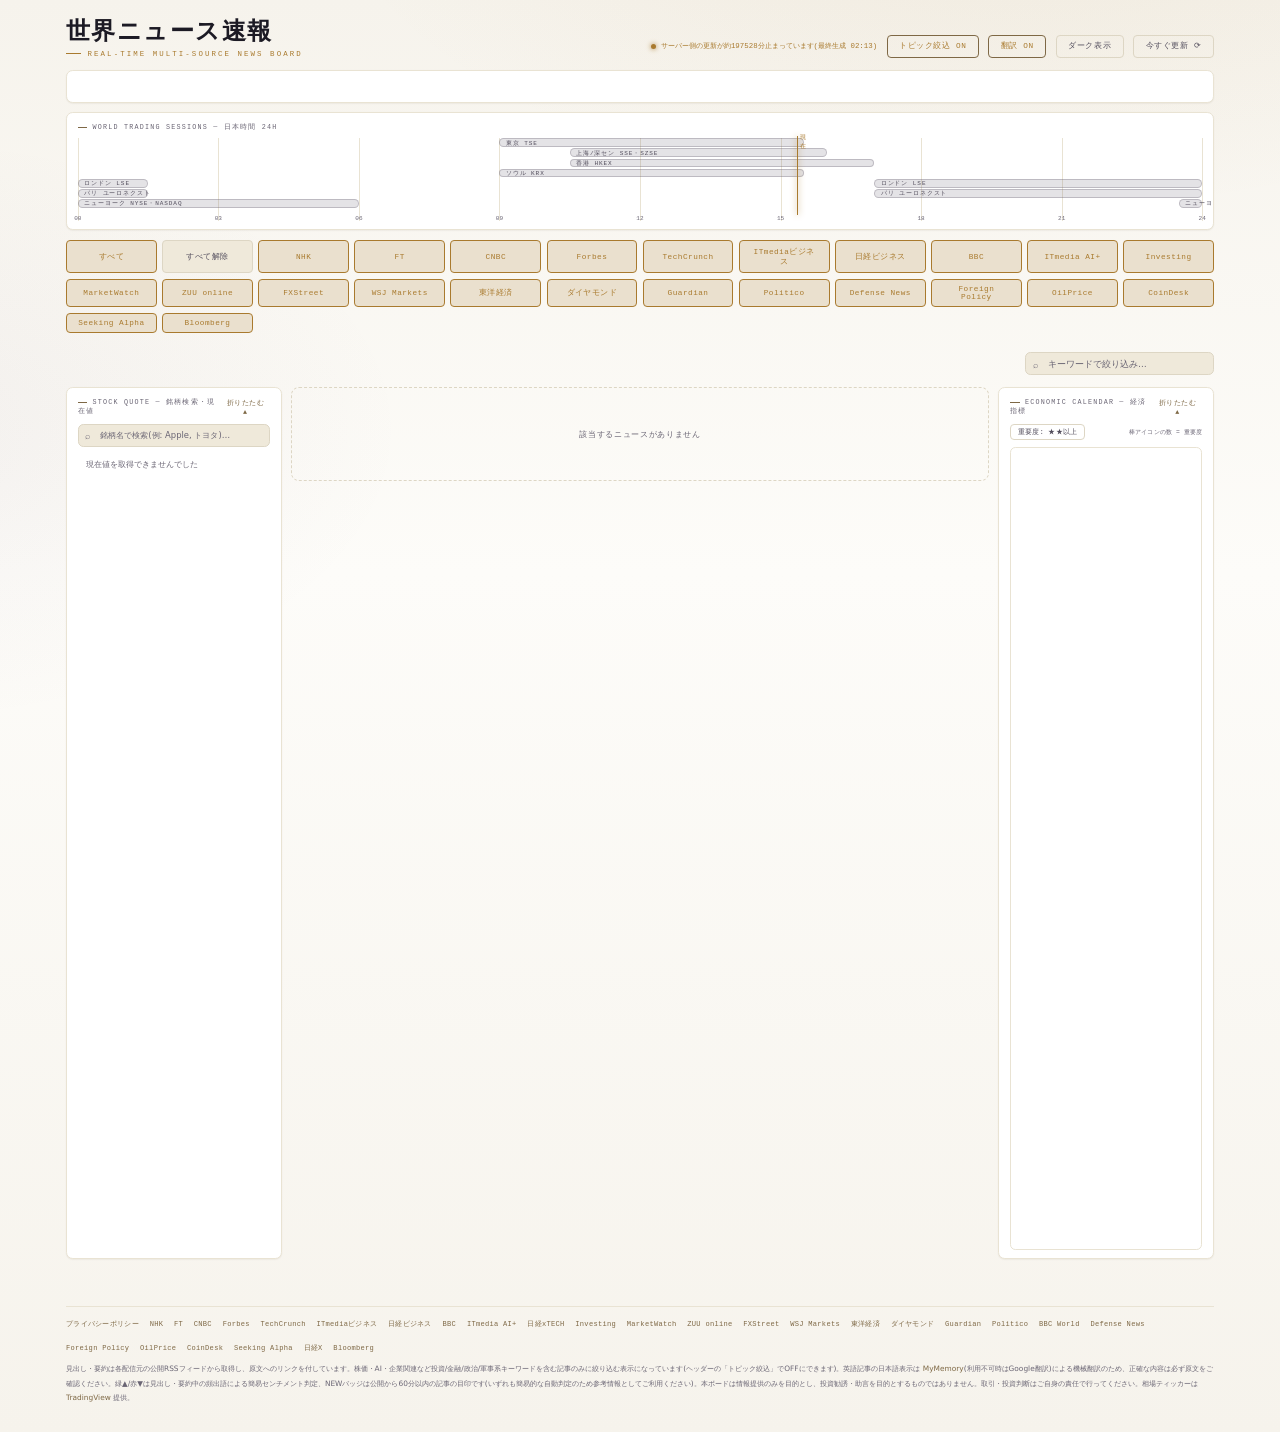
==== index.html @ af514b9b "Bloombergソースを復元 前回の削除(グレーな取得方法を理由)を再検討した結果、Bloombergを 残す方針に変更。sources.jsonへエントリを戻しsources.jsを再生成、 RE" ====
<!--
  世界ニュース速報 — リアルタイム経済ニュースボード(ビルド不要の単一ページアプリ)
  RSSの実取得はGitHub Actions(scripts/fetch_news.py)が1分おきに行い、news.jsonを静的コミットする。
  ブラウザ側はそのnews.jsonをfetchして表示するだけ。
  <script src>の読み込み順は「データ → ユーティリティ → 各機能 → 描画」の依存順。変更しないこと。
    style.css               画面デザイン(ダーク/ライト対応)
    scale.js                 #scaleWrap(全コンテンツ)をウィンドウ幅に合わせて拡大縮小し、
                              画面サイズに関わらず同じ見た目(比率)にする。他のどのスクリプトより
                              先に読み込み、ページ描画とほぼ同時に縮小を適用してチラつきを抑える
    sources.js              データ: 配信元一覧(自動生成。編集はsources.jsonへ)
    topic-keywords.js       データ: トピック絞り込み用の単語リスト
    sentiment-keywords.js   データ: センチメント判定用の単語リスト
    market-sessions.js      データ: 世界の株式市場の開場時間
    utils.js                共通ヘルパー(stripHtml・isSafeUrl・el等)
    theme.js                ダーク/ライト切り替え
    feed.js                 news.jsonの取得・キャッシュ・ステータス表示
    translate.js            英語記事の自動日本語翻訳
    topic-filter.js         トピック絞り込み
    sentiment.js            簡易センチメント判定
    render.js               記事一覧・チップ・フッターリンクの描画
    ticker.js               TradingView相場ティッカー
    sessions.js             世界の取引セッション表示
    calendar.js             TradingView経済指標カレンダー(折りたたみ可)
    watchlist.js             Yahoo Finance株価現在値カード・銘柄検索・ピン留めミニウォッチリスト
                              (記事一覧左サイドバー。折りたたみ可。自前デプロイのCloudflare Worker
                              経由。日本語検索対応・30秒自動更新。TradingViewには依存しない)
    health.js                status.json(scripts/health_check.pyがGitHub Actions側で生成)を
                              読み、株価プロキシ・翻訳APIに異常があればヘッダー下に警告バナーを表示
    theme-init.js            <head>内で同期実行するFOUC防止スニペット(外部化: CSP script-src対応)
    main.js                  イベント登録・自動更新・SW登録・起動処理(外部化: CSP script-src対応)
  PWA関連: manifest.webmanifest(ホーム画面追加) / sw.js(オフライン表示) / icons/(アイコン)

  CSP(下記meta)の要点:
    script-src 'self'に外部インラインscriptを一切許可していない(main.js/theme-init.jsの
    外部化はこのため)。style-src だけ 'unsafe-inline' を許可しているのは、TradingView
    ウィジェットが自身のスクリプトから<style>を動的注入する仕様のため回避不可
    (script-srcには'unsafe-inline'を含めていないので、XSS対策上の実効性は保たれる)。
    frame-srcにtradingview.com/tradingview-widget.comの2ドメインを許可しているのは、
    ウィジェットのiframeがこの2つを使い分けているため(実際にCSP違反ゼロになるまで検証済み)。
    script-src末尾の'sha256-...'は、head内のJSON-LD構造化データ(<script type="application/ld+json">)
    1個だけをsha256ハッシュで個別許可するもの('unsafe-inline'は使わない)。JSON-LDの中身を
    1文字でも変更したらこのハッシュは再計算が必要(ズレるとCSP違反でJSON-LDがブロックされ、
    構造化データが読めなくなるだけでページ動作自体は壊れない)。改行を含めるとgit側の
    core.autocrlf(CRLF⇔LF変換)でハッシュがズレる恐れがあるため、あえて1行のJSONにしてある。
    Referrer-PolicyとX-Content-Type-Options/X-Frame-Options/HSTS等については README の
    「セキュリティヘッダーについて」を参照(meta http-equivで設定可能なのはCSPとReferrer-Policyのみ)。
    connect-srcのhttps://*.workers.devは、watchlist.js(株価現在値カード)がYahoo Financeへ
    アクセスするために自前デプロイするCloudflare Workerプロキシ用。デプロイ先URLは利用者ごとに
    異なる(<任意の名前>.<Cloudflareアカウント固有のサブドメイン>.workers.dev)ため、
    個別のURLではなくworkers.dev全体をワイルドカードで許可している(詳細はREADME参照)。
-->
<!DOCTYPE html>
<html lang="ja">
<head>
<meta charset="UTF-8">
<meta name="viewport" content="width=device-width, initial-scale=1.0">
<title>世界ニュース速報 — リアルタイム経済ニュースボード</title>
<meta http-equiv="Content-Security-Policy" content="default-src 'none'; script-src 'self' https://s3.tradingview.com 'sha256-yr95MwySUb4ICjHf0STNoRvzfArzm+2xaO2D0ozR1p0='; style-src 'self' https://fonts.googleapis.com 'unsafe-inline'; font-src https://fonts.gstatic.com; img-src 'self'; connect-src 'self' https://api.mymemory.translated.net https://translate.googleapis.com https://*.workers.dev; frame-src https://*.tradingview.com https://*.tradingview-widget.com; manifest-src 'self'; base-uri 'self'; form-action 'self'; object-src 'none'; upgrade-insecure-requests;">
<meta http-equiv="Referrer-Policy" content="strict-origin-when-cross-origin">
<meta name="robots" content="index, follow">
<meta name="description" content="NHK・Financial Times・Bloomberg・ITmediaなど約34の投資/金融専門ソースを集約表示するリアルタイム経済ニュースボード。株価・為替・AI・企業関連ニュースを自動翻訳・トピック絞込・簡易センチメント判定つきで表示します。">
<link rel="canonical" href="https://r59538904-art.github.io/realtime-news-board/">
<meta property="og:type" content="website">
<meta property="og:site_name" content="世界ニュース速報">
<meta property="og:locale" content="ja_JP">
<meta property="og:title" content="世界ニュース速報 — リアルタイム経済ニュースボード">
<meta property="og:description" content="約34の投資/金融専門ソースを集約表示するリアルタイム経済ニュースボード。">
<meta property="og:url" content="https://r59538904-art.github.io/realtime-news-board/">
<meta property="og:image" content="https://r59538904-art.github.io/realtime-news-board/icons/icon-512.png">
<meta property="og:image:type" content="image/png">
<meta property="og:image:width" content="512">
<meta property="og:image:height" content="512">
<meta property="og:image:alt" content="世界ニュース速報のアプリアイコン">
<meta name="twitter:card" content="summary">
<meta name="twitter:title" content="世界ニュース速報 — リアルタイム経済ニュースボード">
<meta name="twitter:description" content="約34の投資/金融専門ソースを集約表示するリアルタイム経済ニュースボード。">
<meta name="twitter:image" content="https://r59538904-art.github.io/realtime-news-board/icons/icon-512.png">
<script src="theme-init.js?v=2"></script>
<link rel="preconnect" href="https://fonts.googleapis.com">
<link rel="preconnect" href="https://fonts.gstatic.com" crossorigin>
<link href="https://fonts.googleapis.com/css2?family=Shippori+Mincho:wght@500;700&family=IBM+Plex+Sans+JP:wght@400;500;700&family=IBM+Plex+Mono:wght@400;500;600&display=swap" rel="stylesheet">
<link rel="stylesheet" href="style.css?v=53">
<link rel="manifest" href="manifest.webmanifest">
<link rel="icon" href="icons/icon-192.png" type="image/png">
<link rel="apple-touch-icon" href="icons/apple-touch-icon.png">
<meta name="theme-color" content="#0a0d18" id="themeColorMeta">
<script type="application/ld+json">{"@context":"https://schema.org","@type":"WebSite","name":"世界ニュース速報 — リアルタイム経済ニュースボード","alternateName":"世界ニュース速報","url":"https://r59538904-art.github.io/realtime-news-board/","description":"NHK・Financial Times・Bloomberg・ITmediaなど約34の投資/金融専門ソースを集約表示するリアルタイム経済ニュースボード。株価・為替・AI・企業関連ニュースを自動翻訳・トピック絞込・簡易センチメント判定つきで表示します。","inLanguage":"ja","publisher":{"@type":"Organization","name":"世界ニュース速報","url":"https://r59538904-art.github.io/realtime-news-board/"}}</script>
</head>
<body>

<a class="skip-link" href="#grid">ニュース一覧へスキップ</a>

<div id="scaleWrap">
<header>
  <div class="masthead">
    <h1>世界ニュース速報<span class="sub">REAL-TIME MULTI-SOURCE NEWS BOARD</span></h1>
    <div class="statusbar" id="statusbar">
      <span class="status-info">
        <span class="dot" aria-hidden="true"></span>
        <span id="statusText" role="status" aria-live="polite">読み込み中…</span>
      </span>
      <div class="status-actions">
        <button id="topicBtn" title="株価・AI・企業など金融/ビジネス関連キーワードを含む記事だけに絞り込みます" aria-pressed="true">トピック絞込 ON</button>
        <button id="trBtn" title="英語記事の見出し・要約を日本語へ自動翻訳します" aria-pressed="true">翻訳 ON</button>
        <button id="themeBtn" title="ダークモードとライトモードを切り替えます">ライト表示</button>
        <button id="refreshBtn">今すぐ更新 ⟳</button>
      </div>
    </div>
  </div>
  <div class="tape" id="tape" aria-label="相場ティッカー(為替・株価指数・商品の自動更新表示)"></div>

  <div class="sessions" aria-label="世界の取引セッション">
    <div class="cap"><h2>WORLD TRADING SESSIONS ─ 日本時間 24H</h2><span></span></div>
    <div class="sess-track" id="sessTrack"></div>
  </div>
</header>

<div class="controls">
  <div class="chips" id="chips" role="group" aria-label="配信元フィルター"></div>
  <div class="searchwrap"><input id="search" type="text" placeholder="キーワードで絞り込み…" aria-label="キーワードで絞り込み"></div>
</div>

<main>
  <aside class="watchlist" aria-label="株価現在値・銘柄検索">
    <div class="cap"><h2>STOCK QUOTE ─ 銘柄検索・現在値</h2><button id="wlBtn">折りたたむ ▲</button></div>
    <div class="wl-searchwrap">
      <input id="wlSearch" type="text" placeholder="銘柄名で検索(例: Apple, トヨタ)…" aria-label="銘柄名で検索" autocomplete="off" role="combobox" aria-expanded="false" aria-controls="wlResults">
      <div class="wl-results" id="wlResults" role="listbox" hidden></div>
    </div>
    <div class="wl-widget" id="wlWidget"></div>
    <div class="wl-pinned" id="wlPinned" aria-label="ピン留め銘柄"></div>
  </aside>
  <h2 class="sr-only">最新ニュース一覧</h2>
  <div class="grid" id="grid"><div class="loading">ニュースを取得しています…</div></div>
  <aside class="calendar" aria-label="経済指標カレンダー">
    <div class="cap"><h2>ECONOMIC CALENDAR ─ 経済指標</h2><button id="calBtn">折りたたむ ▲</button></div>
    <div class="cal-tools">
      <button id="calImpBtn" title="★★★のみ(米雇用統計・CPI・政策金利クラスだけ)と★★以上の表示を切り替えます">重要度: ★★以上</button>
      <span class="cal-note">棒アイコンの数 = 重要度</span>
    </div>
    <div class="cal-widget" id="calWidget"></div>
  </aside>
</main>

<footer>
  <div class="rule">
    <div class="links" id="footLinks"><a href="privacy.html">プライバシーポリシー</a></div>
    見出し・要約は各配信元の公開RSSフィードから取得し、原文へのリンクを付しています。株価・AI・企業関連など投資/金融/政治/軍事系キーワードを含む記事のみに絞り込む表示になっています(ヘッダーの「トピック絞込」でOFFにできます)。英語記事の日本語表示は <a href="https://mymemory.translated.net/" target="_blank" rel="noopener noreferrer">MyMemory</a>(利用不可時はGoogle翻訳)による機械翻訳のため、正確な内容は必ず原文をご確認ください。緑▲/赤▼は見出し・要約中の頻出語による簡易センチメント判定、NEWバッジは公開から60分以内の記事の目印です(いずれも簡易的な自動判定のため参考情報としてご利用ください)。本ボードは情報提供のみを目的とし、投資勧誘・助言を目的とするものではありません。取引・投資判断はご自身の責任で行ってください。相場ティッカーは <a href="https://jp.tradingview.com/" target="_blank" rel="noopener noreferrer">TradingView</a> 提供。
  </div>
</footer>
</div>

<script src="scale.js?v=4"></script>
<script src="sources.js?v=11"></script>
<script src="topic-keywords.js?v=4"></script>
<script src="sentiment-keywords.js?v=4"></script>
<script src="market-sessions.js?v=3"></script>
<script src="utils.js?v=6"></script>
<script src="theme.js?v=11"></script>
<script src="feed.js?v=8"></script>
<script src="translate.js?v=10"></script>
<script src="topic-filter.js?v=6"></script>
<script src="sentiment.js?v=6"></script>
<script src="render.js?v=8"></script>
<script src="ticker.js?v=3"></script>
<script src="sessions.js?v=3"></script>
<script src="calendar.js?v=12"></script>
<script src="watchlist.js?v=17"></script>
<script src="health.js?v=1"></script>
<script src="main.js?v=12"></script>
</body>
</html>
---- style.css ----
/* 世界ニュース速報 — 画面デザイン
   構成(上から順): デザイントークン → ベース → ヘッダー → ティッカー → 取引セッション
   → コントロール → 記事グリッド → フッター → レスポンシブ → アクセシビリティ */

/* ---------- デザイントークン(ダークが既定) ---------- */
:root{
  --bg0:#0a0d18; --bg1:#0e1322; --card:#131a2d; --surface:#10162a;
  --line:#222b4a; --line-soft:#1a2138;
  /* ink-3・gold-dimはWCAG AA(4.5:1)をvar(--bg0)・var(--card)の両方に対して満たす値に調整済み
     (検証: ink-3 vs card = 4.71:1 / gold-dim vs card = 4.65:1) */
  --ink:#e9ecf6; --ink-2:#9aa3c0; --ink-3:#7d859d;
  --gold:#d8b46e; --gold-dim:#96825a; --gold-ink:#191305;
  --red:#e0665f; --green:#5fbf8f;
  --shadow-1:0 1px 2px #00000040;
  --shadow-2:0 10px 30px #00000059, 0 2px 8px #00000040;
  --body-bg:
    radial-gradient(1200px 600px at 80% -10%, #16204014 0%, transparent 60%),
    radial-gradient(900px 500px at -10% 30%, #2a1f3a10 0%, transparent 60%),
    linear-gradient(180deg,var(--bg0),var(--bg1) 40%,var(--bg0));
  --mono:'IBM Plex Mono',ui-monospace,monospace;
  --sans:'IBM Plex Sans JP',system-ui,sans-serif;
  --serif:'Shippori Mincho',serif;
  color-scheme: dark;
}
/* ライトモード: OS設定に追従(data-theme未指定時) */
@media (prefers-color-scheme:light){
  :root:not([data-theme="dark"]){
    --bg0:#f6f3ec; --bg1:#fdfcf9; --card:#ffffff; --surface:#efe9da;
    --line:#ddd6c4; --line-soft:#e9e3d3;
    --ink:#1c1a24; --ink-2:#524d5c; --ink-3:#6a6574;
    --gold:#a97a2e; --gold-dim:#7e6845; --gold-ink:#fdfcf9;
    --red:#c23d36; --green:#237a54;
    --shadow-1:0 1px 2px #4a3b2014;
    --shadow-2:0 10px 30px #4a3b2026, 0 2px 8px #4a3b2014;
    --body-bg:
      radial-gradient(1200px 600px at 80% -10%, #a97a2e14 0%, transparent 60%),
      radial-gradient(900px 500px at -10% 30%, #52334d0d 0%, transparent 60%),
      linear-gradient(180deg,var(--bg0),var(--bg1) 40%,var(--bg0));
    color-scheme: light;
  }
}
/* ライトモード: ボタンでの明示切替(data-theme="light"。OS設定より優先) */
:root[data-theme="light"]{
  --bg0:#f6f3ec; --bg1:#fdfcf9; --card:#ffffff; --surface:#efe9da;
  --line:#ddd6c4; --line-soft:#e9e3d3;
  --ink:#1c1a24; --ink-2:#524d5c; --ink-3:#6a6574;
  --gold:#a97a2e; --gold-dim:#7e6845; --gold-ink:#fdfcf9;
  --red:#c23d36; --green:#237a54;
  --shadow-1:0 1px 2px #4a3b2014;
  --shadow-2:0 10px 30px #4a3b2026, 0 2px 8px #4a3b2014;
  --body-bg:
    radial-gradient(1200px 600px at 80% -10%, #a97a2e14 0%, transparent 60%),
    radial-gradient(900px 500px at -10% 30%, #52334d0d 0%, transparent 60%),
    linear-gradient(180deg,var(--bg0),var(--bg1) 40%,var(--bg0));
  color-scheme: light;
}
/* ライトモードのgold(#a97a2e)はgold-ink(ほぼ白)を乗せた背景として使うには明るさが不足し、
   NEWバッジとskip-linkの文字コントラストが3.7:1程度までしか出ない(WCAG AA 4.5:1未達)。
   --gold自体はボーダー・文字色など他の用途にも広く使われているため全体を暗くはせず、
   この2箇所の背景色だけを暗め(80%)に補正して4.5:1以上を確保する */
@media (prefers-color-scheme:light){
  :root:not([data-theme="dark"]) .new-badge,
  :root:not([data-theme="dark"]) .skip-link{ background:color-mix(in srgb, var(--gold) 80%, black); }
}
:root[data-theme="light"] .new-badge,
:root[data-theme="light"] .skip-link{ background:color-mix(in srgb, var(--gold) 80%, black); }

/* ---------- ベース ---------- */
*{box-sizing:border-box;margin:0;padding:0}
html{scroll-behavior:smooth; overflow-x:hidden;}
body{
  background:var(--body-bg);
  color:var(--ink); font-family:var(--sans); min-height:100vh;
  font-feature-settings:'palt';
  -webkit-font-smoothing:antialiased;
  transition:background-color .2s, color .2s;
}
::selection{background:var(--gold); color:var(--gold-ink)}
html{scrollbar-width:thin; scrollbar-color:var(--line) transparent}
::-webkit-scrollbar{width:10px; height:10px}
::-webkit-scrollbar-track{background:transparent}
::-webkit-scrollbar-thumb{background:var(--line); border-radius:8px; border:2px solid var(--bg0)}
::-webkit-scrollbar-thumb:hover{background:var(--gold-dim)}
button:focus-visible, a:focus-visible, input:focus-visible{
  outline:2px solid var(--gold); outline-offset:2px; border-radius:6px;
}

/* キーボード利用者が長いヘッダー(ティッカー・取引セッション・チップ)を毎回tabで
   通過せずニュース本文へ直接飛べるようにするリンク。通常は画面外に置き、
   フォーカス時だけ左上に表示する定番パターン */
.skip-link{
  position:absolute; top:-100px; left:12px; z-index:1000;
  background:var(--gold); color:var(--gold-ink); font-family:var(--mono); font-size:12px;
  padding:10px 16px; border-radius:0 0 8px 8px; text-decoration:none; transition:top .15s;
}
.skip-link:focus{top:0;}

/* 視覚的には非表示だがスクリーンリーダーには読ませる定番パターン。display:noneや
   visibility:hiddenだと読み上げ自体がスキップされてしまうため、1pxの範囲に切り詰めて
   隠す(記事一覧セクションにも見出し階層上のh2が必要だが、隣接するWORLD TRADING SESSIONS等
   と違い視覚的な見出しは不要なためこの形にした) */
.sr-only{
  position:absolute; width:1px; height:1px; overflow:hidden;
  clip:rect(0,0,0,0); white-space:nowrap; border:0; padding:0; margin:-1px;
}

/* ---------- ヘッダー ---------- */
header{padding:26px clamp(16px,4vw,48px) 0; max-width:1800px; margin:0 auto;}
.masthead{display:flex; align-items:flex-end; justify-content:space-between; gap:20px; flex-wrap:wrap;}
h1{font-family:var(--serif); font-weight:700; font-size:clamp(24px,3.2vw,36px); letter-spacing:.06em; line-height:1.1;}
h1 .sub{
  display:flex; align-items:center; gap:10px;
  font-family:var(--mono); font-weight:400; font-size:11px; letter-spacing:.28em;
  color:var(--gold); margin-top:8px; text-transform:uppercase;
}
h1 .sub::before{content:''; width:22px; height:1px; background:var(--gold); flex-shrink:0;}

/* ステータスバー: loading=取得中(赤) / live=最新(緑) / err=前回分を表示中(金)
   / stale=サーバー側の更新停止を検知(金・点滅) */
/* status-info(点+文言)とstatus-actions(4ボタン)の2グループ構成。
   デスクトップは両方とも横並びflexにして従来通り1行に見せ、モバイルだけ後述のmedia queryで
   「状態1行+ボタン2×2グリッド」に組み替える */
.statusbar{display:flex; align-items:center; gap:14px; font-family:var(--mono); font-size:11px; color:var(--ink-3);}
.status-info{display:flex; align-items:center; gap:8px;}
.status-actions{display:flex; align-items:center; gap:14px;}
.statusbar .dot{width:7px; height:7px; border-radius:99px; background:var(--ink-3); flex-shrink:0;}
.statusbar.live .dot{background:var(--green); box-shadow:0 0 8px var(--green); animation:pulse 2.2s infinite;}
.statusbar.loading .dot{background:var(--red); box-shadow:0 0 8px var(--red); animation:pulse 1s infinite;}
.statusbar.err .dot{background:var(--gold); box-shadow:0 0 8px var(--gold);}
.statusbar.stale .dot{background:var(--gold); box-shadow:0 0 8px var(--gold); animation:pulse 1.6s infinite;}
.statusbar.stale{color:var(--gold);}
.statusbar.offline .dot{background:var(--ink-3);}
@keyframes pulse{0%,100%{opacity:1}50%{opacity:.35}}

/* 外部API死活監視バナー(health.js)。stale状態(statusbar.stale)と同じgoldを使い、
   「致命的ではないが把握しておくべき状態」という視覚言語を統一している */
.health-banner{
  max-width:1800px; margin:10px auto 0; padding:10px clamp(16px,4vw,48px);
  font-family:var(--mono); font-size:11px; color:var(--gold);
  background:color-mix(in srgb, var(--gold) 10%, transparent);
  border-top:1px solid color-mix(in srgb, var(--gold) 40%, transparent);
  border-bottom:1px solid color-mix(in srgb, var(--gold) 40%, transparent);
}

#refreshBtn,#trBtn,#topicBtn,#themeBtn{
  background:none; border:1px solid var(--line); border-radius:6px;
  color:var(--ink-2); font-family:var(--mono); font-size:11.5px;
  padding:8px 17px; cursor:pointer; letter-spacing:.08em;
  transition:color .15s, border-color .15s, background-color .15s, transform .1s;
}
#refreshBtn:hover,#trBtn:hover,#topicBtn:hover,#themeBtn:hover{
  color:var(--gold); border-color:var(--gold-dim);
  background:color-mix(in srgb, var(--gold) 7%, transparent);
}
#refreshBtn:active,#trBtn:active,#topicBtn:active,#themeBtn:active{transform:translateY(1px);}
#refreshBtn:disabled{opacity:.5; cursor:default; transform:none;}
#trBtn,#topicBtn{color:var(--gold); border-color:var(--gold-dim);}
#trBtn.off,#topicBtn.off{color:var(--ink-3); border-color:var(--line);}

/* ---------- 相場ティッカー ---------- */
.tape{
  margin:18px 0 0; border:1px solid var(--line-soft); border-radius:10px;
  overflow:hidden; background:var(--card); box-shadow:var(--shadow-1);
  transition:background-color .2s, border-color .2s, opacity .25s;
}
.tape.tape-loading{opacity:.35;}
.tape .tradingview-widget-container{height:46px;}

/* ---------- 取引セッション(日本時間24H軸) ---------- */
.sessions{
  margin:14px 0 0; border:1px solid var(--line-soft); border-radius:10px;
  background:var(--card); padding:14px 16px 12px; position:relative; overflow:hidden;
  box-shadow:var(--shadow-1);
  transition:background-color .2s, border-color .2s;
}
.sessions .cap{display:flex; justify-content:space-between; font-family:var(--mono); font-size:10px; letter-spacing:.18em; color:var(--ink-3); margin-bottom:10px;}
/* キャプションはスクリーンリーダーの見出しジャンプで拾えるようh2にしている
   (以前はただのspanで文書構造上どこにも現れなかった)。h2のUA既定スタイル
   (太字・大きいフォント)を打ち消して.capの見た目(等幅・10px・字間広め)を維持する */
.cap h2{font:inherit; letter-spacing:inherit; color:inherit;}
/* セクション見出しの頭に短い金線を付けてマストヘッドと揃える */
.sessions .cap h2::before, .calendar .cap h2::before, .watchlist .cap h2::before{
  content:''; display:inline-block; width:14px; height:1px;
  background:var(--gold-dim); margin-right:8px; vertical-align:middle;
}
.sess-track{position:relative; height:122px;}
.hourgrid span{position:absolute; top:0; bottom:0; width:1px; background:var(--line-soft);}
.hourgrid label{position:absolute; bottom:-2px; transform:translateX(-50%); font-family:var(--mono); font-size:9px; color:var(--ink-3);}
.sess-row{position:absolute; left:0; right:0; height:13px;}
/* 休場中の市場は控えめなグレー、開場中は金色グラデーション(どちらもテーマ変数から算出し、
   ダーク/ライト両方で沈まない・飛ばない配色にする) */
.sess-bar{
  position:absolute; height:100%; border-radius:99px;
  background:color-mix(in srgb, var(--ink-3) 18%, transparent);
  border:1px solid color-mix(in srgb, var(--ink-3) 32%, transparent);
}
.sess-bar.live{
  background:linear-gradient(90deg, var(--gold-dim), var(--gold));
  border-color:var(--gold-dim);
  box-shadow:0 0 12px color-mix(in srgb, var(--gold) 30%, transparent);
}
.sess-bar b{
  position:absolute; left:8px; top:50%; transform:translateY(-50%);
  font-family:var(--mono); font-weight:500; font-size:9px; letter-spacing:.15em;
  color:var(--ink-2); white-space:nowrap;
}
.sess-bar.live b{color:var(--gold-ink); font-weight:600;}
.now-cursor{position:absolute; top:-4px; bottom:8px; width:1px; background:var(--gold); box-shadow:0 0 10px var(--gold);}
.now-cursor::after{content:'現在'; position:absolute; top:-4px; left:5px; font-family:var(--mono); font-size:9px; letter-spacing:.15em; color:var(--gold);}

/* ---------- 経済指標カレンダー(記事一覧の右)・株式ウォッチリスト(記事一覧の左)の
   2つのサイドバー。どちらもスクロールに追従する同じ見た目のパネルなので、
   共通する宣言は.calendarと.watchlistのセレクタをまとめて1箇所に書いている ---------- */
.calendar, .watchlist{
  width:320px; flex-shrink:0; position:sticky; top:14px;
  border:1px solid var(--line-soft); border-radius:10px;
  background:var(--card); padding:14px 16px 12px; box-shadow:var(--shadow-1);
  transition:background-color .2s, border-color .2s;
  /* パネルの縦幅を画面の高さいっぱいまで伸ばす(以前は中身の高さぶんしかなく、
     ニュース一覧の方がずっと長いため隣に不揃いな余白ができて見えた) */
  display:flex; flex-direction:column; height:var(--panel-height, calc(100vh - 28px));
}
/* 折りたたみ中は中身が空になるため、伸ばさず見出しバーの高さだけにする */
.calendar:has(.cal-widget:empty), .watchlist:has(.wl-widget:empty){height:auto;}
.calendar .cap, .watchlist .cap{
  display:flex; justify-content:space-between; align-items:center;
  font-family:var(--mono); font-size:10px; letter-spacing:.18em; color:var(--ink-3);
}
.calendar .cap button, .watchlist .cap button{
  background:none; border:none; color:var(--gold-dim); cursor:pointer;
  font-family:var(--mono); font-size:10px; letter-spacing:.08em; padding:2px 4px;
  transition:color .15s;
}
.calendar .cap button:hover, .watchlist .cap button:hover{color:var(--gold);}

/* 銘柄検索欄。#searchwrap(ヘッダーのキーワード絞込)と見た目を揃えつつ、
   position:relativeにして直下の.wl-resultsをこの欄のすぐ下に絶対配置する基準にする */
.wl-searchwrap{margin-top:10px; position:relative;}
.wl-searchwrap::before{
  content:'⌕'; position:absolute; left:11px; top:50%; transform:translateY(-50%);
  color:var(--ink-3); font-size:14px; pointer-events:none;
}
#wlSearch{
  width:100%; background:var(--surface); border:1px solid var(--line); border-radius:8px;
  color:var(--ink); font-family:var(--sans); font-size:12.5px;
  padding:8px 12px 8px 32px;
  transition:background-color .2s, border-color .15s, box-shadow .15s;
}
#wlSearch::placeholder{color:var(--ink-3);}
#wlSearch:focus{
  outline:none; border-color:var(--gold-dim);
  box-shadow:0 0 0 3px color-mix(in srgb, var(--gold) 15%, transparent);
}
/* 検索結果ドロップダウン。.watchlistがposition:sticky/fixedのカード内なので、
   z-indexを明示しないと後続の記事カード(.card)のbox-shadow等の下に隠れることがある */
.wl-results{
  position:absolute; top:calc(100% + 4px); left:0; right:0; z-index:5;
  max-height:280px; overflow-y:auto;
  background:var(--card); border:1px solid var(--line-soft); border-radius:8px;
  box-shadow:var(--shadow-2);
}
.wl-result{
  appearance:none; -webkit-appearance:none; width:100%;
  display:flex; align-items:center; justify-content:space-between; gap:8px;
  background:none; border:none; border-bottom:1px solid var(--line-soft);
  padding:9px 12px; cursor:pointer; text-align:left; font:inherit;
  color:var(--ink-2); transition:background-color .15s, color .15s;
}
.wl-result:last-child{border-bottom:none;}
.wl-result:hover{background:color-mix(in srgb, var(--gold) 8%, transparent); color:var(--ink);}
.wl-result-name{font-size:12px; overflow:hidden; text-overflow:ellipsis; white-space:nowrap;}
.wl-result-sym{font-family:var(--mono); font-size:10px; color:var(--ink-3); flex-shrink:0;}
.wl-result-note{padding:10px 12px; font-size:11.5px; color:var(--ink-3);}

.cal-tools{display:flex; align-items:center; justify-content:space-between; gap:8px; margin-top:10px; flex-wrap:wrap;}
#calImpBtn{
  background:none; border:1px solid var(--line); border-radius:6px;
  color:var(--ink-2); font-family:var(--mono); font-size:10px; letter-spacing:.04em;
  padding:4px 10px; cursor:pointer; transition:color .15s, border-color .15s, background-color .15s;
}
#calImpBtn:hover{color:var(--gold); border-color:var(--gold-dim);}
#calImpBtn.on{color:var(--gold); border-color:var(--gold); background:color-mix(in srgb, var(--gold) 14%, transparent);}
.cal-note{font-family:var(--mono); font-size:9.5px; color:var(--ink-3); letter-spacing:.02em;}

/* overscroll-behavior: TradingViewウィジェット(iframe)内部の独自スクロールが端に達した時、
   ページ側のスクロールを巻き込まないようにする(モバイルでの「スクロールが引っかかる」対策)。
   .wl-widget(株価現在値カード)はiframeを持たないためこの対策は不要で、高さもカード内容に
   応じた可変(auto)でよい。TradingView依存だった頃の名残で.cal-widgetとクラス名は揃えているが、
   スタイルは完全に別物になっている */
.cal-widget{
  margin-top:10px; flex:1; height:auto; min-height:0; overflow:hidden; border-radius:8px; border:1px solid var(--line-soft);
  overscroll-behavior:contain; touch-action:pan-y;
}
.cal-widget:empty{display:none;}
.cal-widget .tradingview-widget-container{height:100%;}
.wl-widget{margin-top:10px;}
.wl-widget:empty{margin-top:0;}  /* 折りたたみ中はカードが無く、空の余白だけ残るのを防ぐ */

/* ---------- 株価現在値カード ---------- */
.wl-quote{
  border:1px solid var(--line-soft); border-radius:8px; background:var(--surface);
  padding:14px 16px; display:flex; flex-direction:column; gap:10px;
}
.wl-quote-header{display:flex; align-items:center; gap:10px;}
.wl-quote-namewrap{min-width:0; flex:1;}
.wl-quote-name{
  font-size:13px; color:var(--ink); font-weight:500;
  overflow:hidden; text-overflow:ellipsis; white-space:nowrap;
}
.wl-quote-sym{font-family:var(--mono); font-size:10px; color:var(--ink-3); letter-spacing:.04em;}
/* ピン留めボタン(☆/★)。他のヘッダーボタン群とは離れた場所にある単独のトグルなので
   独自スタイルにしているが、ホバー色・押下時の沈み込みは既存ボタン群と揃えている */
.wl-pin-btn{
  appearance:none; -webkit-appearance:none; flex-shrink:0;
  background:none; border:1px solid var(--line); border-radius:6px;
  width:30px; height:30px; font-size:14px; line-height:1; cursor:pointer;
  color:var(--ink-3); transition:color .15s, border-color .15s, transform .1s;
}
.wl-pin-btn:hover{color:var(--gold); border-color:var(--gold-dim);}
.wl-pin-btn:active{transform:translateY(1px);}
.wl-pin-btn.on{color:var(--gold); border-color:var(--gold-dim);}
.wl-quote-price{font-family:var(--mono); font-size:26px; font-weight:600; color:var(--ink); line-height:1.1;}
.wl-quote-change{font-size:12.5px; font-weight:500;}
.wl-quote-change.pos{color:var(--green);}
.wl-quote-change.neg{color:var(--red);}
.wl-quote-range{display:flex; align-items:center; gap:8px;}
.wl-quote-range-label{font-family:var(--mono); font-size:9.5px; color:var(--ink-3); flex-shrink:0;}
.wl-quote-range-track{
  position:relative; flex:1; height:4px; border-radius:99px;
  background:color-mix(in srgb, var(--ink-3) 25%, transparent);
}
.wl-quote-range-marker{
  position:absolute; top:50%; width:9px; height:9px; border-radius:99px;
  background:var(--gold); box-shadow:0 0 6px color-mix(in srgb, var(--gold) 50%, transparent);
  transform:translate(-50%, -50%);
}
.wl-quote-grid{display:grid; grid-template-columns:1fr 1fr; gap:8px 12px; padding-top:2px; border-top:1px solid var(--line-soft);}
.wl-quote-cell{display:flex; flex-direction:column; gap:2px; padding-top:8px;}
.wl-quote-cell-label{font-family:var(--mono); font-size:9.5px; color:var(--ink-3); letter-spacing:.04em;}
.wl-quote-cell-value{font-family:var(--mono); font-size:12px; color:var(--ink-2);}
.wl-quote-updated{font-family:var(--mono); font-size:9.5px; color:var(--ink-3); text-align:right;}

/* ---------- ピン留め銘柄(ミニウォッチリスト) ---------- */
/* 中身が無い時はmargin等の余白も含めて完全に消す(空のスペースだけ残る見た目を防ぐ。
   .wl-widget:emptyと同じ考え方) */
.wl-pinned{display:flex; flex-direction:column; gap:6px; margin-top:10px;}
.wl-pinned:empty{display:none;}
.wl-pinned-row{
  appearance:none; -webkit-appearance:none; width:100%;
  display:flex; align-items:center; gap:8px;
  background:var(--surface); border:1px solid var(--line-soft); border-radius:8px;
  padding:8px 10px; cursor:pointer; text-align:left; font:inherit;
  color:var(--ink-2); transition:border-color .15s, background-color .15s;
}
.wl-pinned-row:hover{border-color:var(--gold-dim);}
.wl-pinned-row.active{border-color:var(--gold); background:color-mix(in srgb, var(--gold) 8%, var(--surface));}
.wl-pinned-name{
  flex:1; min-width:0; font-size:11.5px; color:var(--ink);
  overflow:hidden; text-overflow:ellipsis; white-space:nowrap;
}
.wl-pinned-price{font-family:var(--mono); font-size:11px; color:var(--ink-2); flex-shrink:0;}
.wl-pinned-change{font-family:var(--mono); font-size:10px; flex-shrink:0; min-width:52px; text-align:right;}
.wl-pinned-change.pos{color:var(--green);}
.wl-pinned-change.neg{color:var(--red);}

/* ---------- コントロール(チップ・検索) ---------- */
/* チップと検索欄を同じ行のflexサイド・バイ・サイドではなく縦積みにしている。
   以前はchipsとsearchwrapを横並びflex(align-items:center)にしていたが、
   チップがgrid化して複数行(5行前後)に伸びた際、検索欄がその高さの
   「縦中央」に配置されてしまい、グリッドの途中に検索欄が挟まったような
   不自然な見た目になった(検索欄の高さは1行分しかないため)。
   縦積みにすることでチップの行数に関係なく検索欄は常にチップの下に独立して収まる */
.controls{
  max-width:1800px; margin:16px auto 0; padding:0 clamp(16px,4vw,48px);
  display:flex; flex-direction:column; gap:28px;
}
/* grid化した理由: flexのflex-growは「その行に残った余白」をその行のチップ「だけ」に
   配分するため、行によってチップ数が違うと(例: 12個並ぶ行 vs 最終行に2個だけ)伸び幅が
   バラつき、チップの大きさが行ごとに不揃いに見える問題があった。
   列数は12を直接指定している(以前はrepeat(auto-fill, minmax(130px,1fr))だったが、
   最終行など列が余る行だけ幅がわずかに揃わないという報告が繰り返しあり、原因を
   ブラウザ側の丸め誤差と判断して、計算に依存しない確定的な列数指定に変更した。
   このサイトは#scaleWrap(幅1900px固定)をzoomで拡大縮小する設計のため、
   .controls(max-width:1800px)の実効幅は常に一定で、12列固定で運用上問題ない) */
.chips{display:grid; grid-template-columns:repeat(12, 1fr); gap:8px;}
/* button要素化に伴い、ブラウザ既定の見た目(ネイティブ枠線・背景・行高)を打ち消す */
.chip{
  appearance:none; -webkit-appearance:none; -moz-appearance:none;
  font:inherit; line-height:normal;
  font-family:var(--mono); font-size:11.5px; letter-spacing:.06em;
  padding:8px 16px; border-radius:6px; border:1px solid var(--line);
  color:var(--ink-2); cursor:pointer; background:var(--surface); user-select:none;
  /* white-space:normalは、列幅(130px)より長いラベル("Foreign Policy"等ごく一部)が
     はみ出さず2行に折り返すための保険(大半のラベルは1行に収まる幅にしてある) */
  text-align:center; white-space:normal;
  transition:border-color .15s, color .15s, background-color .2s, transform .1s;
}
.chip:hover{border-color:var(--gold-dim); color:var(--ink);}
.chip:active{transform:translateY(1px);}
.chip.on{
  border-color:var(--gold); color:var(--gold); font-weight:500;
  background:color-mix(in srgb, var(--gold) 16%, var(--bg0));
}
/* align-self:flex-endで縦積みになった.controls内でも右寄せ・内容幅のまま保つ
   (.controlsがdisplay:flex; flex-direction:columnになったため、既定のstretchのままだと
   幅いっぱいに広がってしまう) */
.searchwrap{align-self:flex-end; position:relative;}
.searchwrap::before{
  content:'⌕'; position:absolute; left:11px; top:50%; transform:translateY(-50%);
  color:var(--ink-3); font-size:14px; pointer-events:none;
}
#search{
  background:var(--surface); border:1px solid var(--line); border-radius:8px;
  color:var(--ink); font-family:var(--sans); font-size:13px;
  padding:8px 12px 8px 32px; width:280px;
  transition:background-color .2s, border-color .15s, width .25s ease, box-shadow .15s;
}
#search::placeholder{color:var(--ink-3);}
#search:focus{
  outline:none; border-color:var(--gold-dim); width:320px;
  box-shadow:0 0 0 3px color-mix(in srgb, var(--gold) 15%, transparent);
}

/* ---------- ウォッチリストサイドバー+記事グリッド+カレンダーサイドバー ---------- */
/* HTML記述順(watchlist→grid→calendar)がそのまま左→中央→右の並びになる。
   3つともflexアイテムなのでgapが両方の隙間に効く */
main{
  max-width:1800px; margin:0 auto; padding:18px clamp(16px,4vw,48px) 60px;
  display:flex; gap:14px; align-items:flex-start;
}
.grid{flex:1; min-width:0; display:grid; grid-template-columns:repeat(auto-fill,minmax(320px,1fr)); gap:13px;}

/* 記事カード。--srcは配信元カラー(render.jsが検証済みの色だけを設定。未設定時は金色) */
.card{
  --src:var(--gold);
  position:relative; overflow:hidden;
  background:var(--card); border:1px solid var(--line-soft); border-radius:12px;
  padding:14px 16px 15px; display:flex; flex-direction:column; gap:9px;
  text-decoration:none; color:inherit; box-shadow:var(--shadow-1);
  transition:transform .16s ease, border-color .2s, box-shadow .2s, background-color .2s;
}
.card::before{
  content:''; position:absolute; top:0; left:0; right:0; height:2px;
  background:linear-gradient(90deg, var(--src), transparent 70%);
  opacity:0; transition:opacity .2s;
}
.card:hover{transform:translateY(-2px); border-color:var(--gold-dim); box-shadow:var(--shadow-2);}
.card:hover::before{opacity:.9;}

/* 公開60分以内(NEWバッジ対象)のカードだけに入場アニメーションを付ける。
   全カードに付けると60秒ごとの自動更新のたびに一覧全体が点滅して見えるため、
   本当に「新しく増えた」ものだけに絞ることで上品さと情報の分かりやすさを両立する。
   transform/opacityのみを使うためGPU合成レイヤーで処理され軽量(レイアウト再計算なし)。
   prefers-reduced-motionは末尾の共通ルール(*{animation:none!important})で無効化される */
.card.is-new{animation:card-enter .5s cubic-bezier(.22,.7,.35,1) both;}
@keyframes card-enter{
  from{opacity:0; transform:translateY(8px) scale(.985);}
  to{opacity:1; transform:translateY(0) scale(1);}
}

.card .meta{display:flex; align-items:center; justify-content:space-between; gap:8px;}
.meta-left{display:flex; align-items:center; gap:6px; min-width:0;}
.meta-right{display:flex; align-items:center; gap:7px; flex-shrink:0;}

/* 配信元バッジ。--src-inkは実際の文字色(ライト背景では読めるよう暗めに補正) */
.src-badge{
  --src-ink:var(--src);
  font-family:var(--mono); font-size:9.5px; letter-spacing:.1em;
  padding:3px 9px; border-radius:99px; white-space:nowrap;
  color:var(--src-ink);
  border:1px solid color-mix(in srgb, var(--src) 42%, transparent);
  background:color-mix(in srgb, var(--src) 9%, transparent);
}
@media (prefers-color-scheme:light){
  :root:not([data-theme="dark"]) .src-badge{--src-ink:color-mix(in srgb, var(--src) 60%, black);}
}
:root[data-theme="light"] .src-badge{--src-ink:color-mix(in srgb, var(--src) 60%, black);}
.src-badge .genre{opacity:.8; margin-left:6px; padding-left:7px; border-left:1px solid currentColor;}

.new-badge{
  font-family:var(--mono); font-size:9px; letter-spacing:.06em; font-weight:600;
  color:var(--gold-ink); background:var(--gold); padding:2px 7px; border-radius:99px;
  white-space:nowrap; box-shadow:0 0 10px color-mix(in srgb, var(--gold) 35%, transparent);
}
.sentiment{font-size:12px; line-height:1; white-space:nowrap;}
.sentiment.pos{color:var(--green);}
.sentiment.neg{color:var(--red);}
.card time{font-family:var(--mono); font-size:10.5px; color:var(--ink-3); white-space:nowrap;}

.card h3{font-size:15px; font-weight:500; line-height:1.55; color:var(--ink); transition:color .15s;}
.card:hover h3{color:color-mix(in srgb, var(--gold) 25%, var(--ink));}
.card .orig{
  font-size:10.5px; color:var(--ink-3); line-height:1.5;
  display:-webkit-box; -webkit-line-clamp:1; line-clamp:1; -webkit-box-orient:vertical; overflow:hidden;
}
.card p{
  font-size:12.5px; color:var(--ink-2); line-height:1.65;
  display:-webkit-box; -webkit-line-clamp:3; line-clamp:3; -webkit-box-orient:vertical; overflow:hidden;
}
.card .lang{font-family:var(--mono); font-size:9px; color:var(--ink-3); letter-spacing:.1em; margin-top:auto;}

/* #grid配下に限定する。理由: statusbarも更新中に"loading"というクラス名を付与するため、
   ここを無条件の.loadingセレクタにすると更新中のstatusbarにまでこの破線ボックスが誤って
   適用されてしまう(実際に起きていた不具合) */
#grid .empty, #grid .loading{
  grid-column:1/-1; text-align:center; padding:60px 20px;
  color:var(--ink-3); font-family:var(--mono); font-size:12px; letter-spacing:.08em;
  border:1px dashed var(--line); border-radius:12px;
}

/* ---------- フッター ---------- */
footer{max-width:1800px; margin:0 auto; padding:10px clamp(16px,4vw,48px) 40px; font-size:11px; color:var(--ink-3); line-height:1.9;}
footer .rule{border-top:1px solid var(--line-soft); padding-top:16px;}
footer a{color:var(--gold-dim); text-decoration:none; transition:color .15s;}
footer a:hover{color:var(--gold); text-decoration:underline; text-underline-offset:3px;}
footer .links{display:flex; gap:16px; flex-wrap:wrap; margin-bottom:10px; font-family:var(--mono); font-size:10.5px; letter-spacing:.04em;}

/* ---------- ページ全体の拡大縮小固定表示(640px以上) ---------- */
/* 画面幅・OS表示拡大率・ブラウザズームによってレイアウトの見え方が変わってしまう
   (サイドバーが左右に収まったり上部帯に切り替わったり)不満が繰り返し出たため、
   ブレークポイントで個別にレイアウトを組み替える方式をやめ、常に同じデザイン
   (幅1900px基準で設計)をウィンドウ幅に合わせて丸ごと拡大縮小する方式にした。
   scale.jsがwindow.innerWidth/1900pxの比率で#scaleWrapにzoomを適用する(transformだと
   position:sticky/fixedな左右パネルのスクロール追従が壊れるため、zoomを採用)。
   header/.controls/main/footerの実コンテンツ幅は1800pxで、1900px幅の#scaleWrapの
   中央に置くことで左右50pxずつの余白ができる(記事3列+両サイドバーがぴったり収まる
   最小幅の1800pxそのままだと余白が無く安っぽく見えたための調整) */
#scaleWrap{width:1900px;}

/* 640px以下(スマホ)は縮小デザインの縮図ではなく、専用のモバイルレイアウトに切り替える。
   縮小表示だと文字・ボタンが実寸で数mmまで小さくなり操作できないため(実際に発生・
   報告を受けて修正)。scale.js側もこの閾値以下ではzoomを適用しない(1のまま) */
@media (max-width:640px){
  #scaleWrap{width:100%;}
  header, .controls, main, footer{max-width:100%; padding-left:14px; padding-right:14px;}
  .masthead{flex-direction:column; align-items:flex-start; gap:10px;}
  /* 状態行(点+文言)を単独の1行にし、4ボタンは2×2の均等グリッドにまとめて整列させる
     (flex-wrapの自動折り返しに任せると行ごとに幅がバラつき、隙間が不揃いに見えるため) */
  .statusbar{flex-direction:column; align-items:flex-start; gap:10px; width:100%;}
  .status-actions{display:grid; grid-template-columns:repeat(2,1fr); gap:8px; width:100%;}
  /* min-width:0が無いと、グリッド項目はデフォルトでボタン内テキストの1行分の幅より
     縮まなくなり(min-width:autoの既定挙動)、2列目が右にはみ出す原因になる。
     white-space:normalは<button>のUA既定(テキストを折り返さない実装が多い)を上書きするために必要。
     min-height:44pxはiOS/Androidのタップ推奨サイズ(44×44px)に合わせたもの。
     display:flexで2行に折り返した場合も含めテキストを常に垂直中央に保つ */
  #refreshBtn,#trBtn,#topicBtn,#themeBtn{
    padding:8px 10px; font-size:10px; text-align:center; min-width:0; white-space:normal; line-height:1.3;
    min-height:44px; display:flex; align-items:center; justify-content:center;
  }
  /* 列の最小幅をベース(130px)より狭くし、狭い画面でも1行に複数個並ぶようにする。
     grid自体の仕組み(全行共通のトラック幅)によりPCと同様、どの行のチップも同じ大きさになる */
  .chips{width:100%; grid-template-columns:repeat(auto-fill, minmax(102px,1fr));}
  /* チップも同様にタップ領域を拡大(密なフィルター一覧のため44pxまでは広げず、
     視認性とレイアウト密度のバランスを見て段階的に拡大) */
  .chip{padding:10px 10px;}
  .searchwrap{align-self:stretch; width:100%;}
  #search{width:100%; padding-top:11px; padding-bottom:11px;}
  #search:focus{width:100%;}
  #calImpBtn{padding:8px 12px;}
  /* サイドバーはニュース一覧の上下に全幅ブロックとして積む(左右固定は幅が足りない) */
  main{flex-direction:column;}
  .calendar, .watchlist{position:static; width:100%; height:auto;}
  .cal-widget{flex:none; height:300px;}
  .cal-note{display:none;}
  .grid{grid-template-columns:1fr;}
}

/* ---------- アクセシビリティ ---------- */
@media (prefers-reduced-motion:reduce){ *{animation:none!important; transition:none!important} }
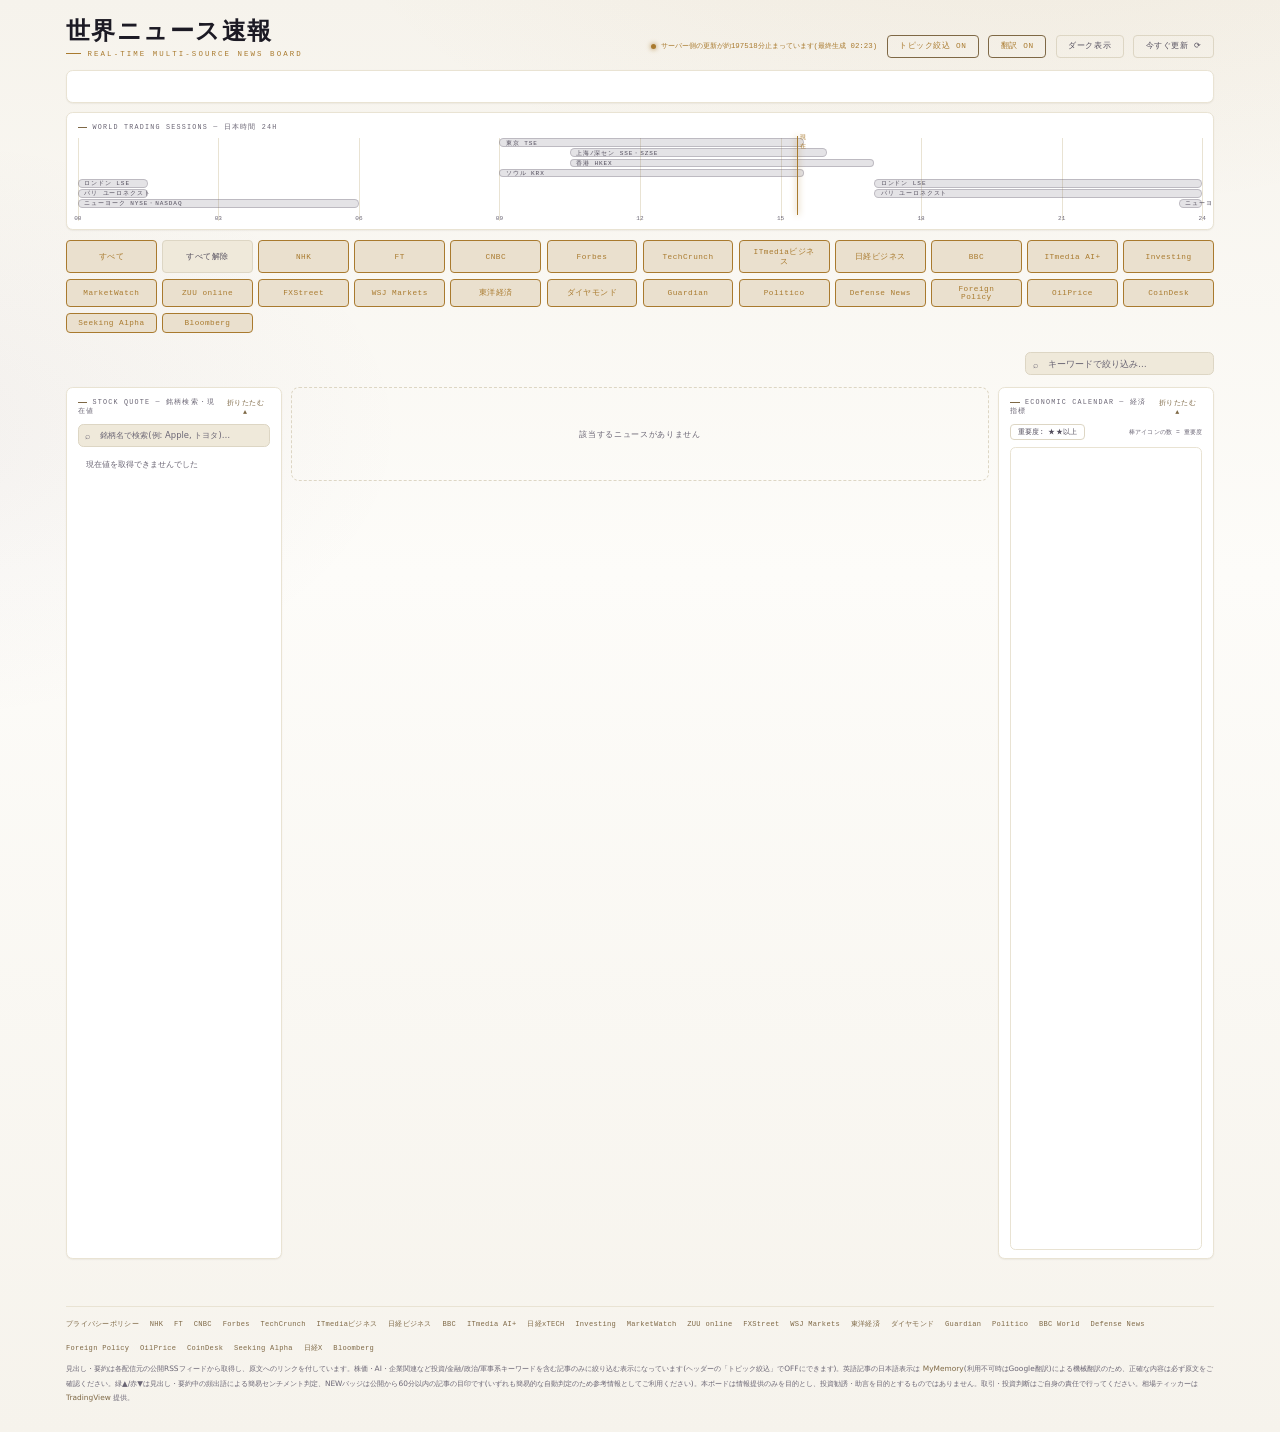
==== commit ec924d9f: "重複コードを共通化(全ファイル監査) 全JS/CSSファイルを対象に、未使用コード・重複コードを監査した。  - watchlist.js: 「進行中の同種リクエストがあればabortしてから新しい " ====
--- a/index.html
+++ b/index.html
@@ -155,7 +155,7 @@
 <script src="topic-keywords.js?v=4"></script>
 <script src="sentiment-keywords.js?v=4"></script>
 <script src="market-sessions.js?v=3"></script>
-<script src="utils.js?v=6"></script>
+<script src="utils.js?v=7"></script>
 <script src="theme.js?v=11"></script>
 <script src="feed.js?v=8"></script>
 <script src="translate.js?v=10"></script>
@@ -164,8 +164,8 @@
 <script src="render.js?v=8"></script>
 <script src="ticker.js?v=3"></script>
 <script src="sessions.js?v=3"></script>
-<script src="calendar.js?v=12"></script>
-<script src="watchlist.js?v=17"></script>
+<script src="calendar.js?v=13"></script>
+<script src="watchlist.js?v=18"></script>
 <script src="health.js?v=1"></script>
 <script src="main.js?v=12"></script>
 </body>
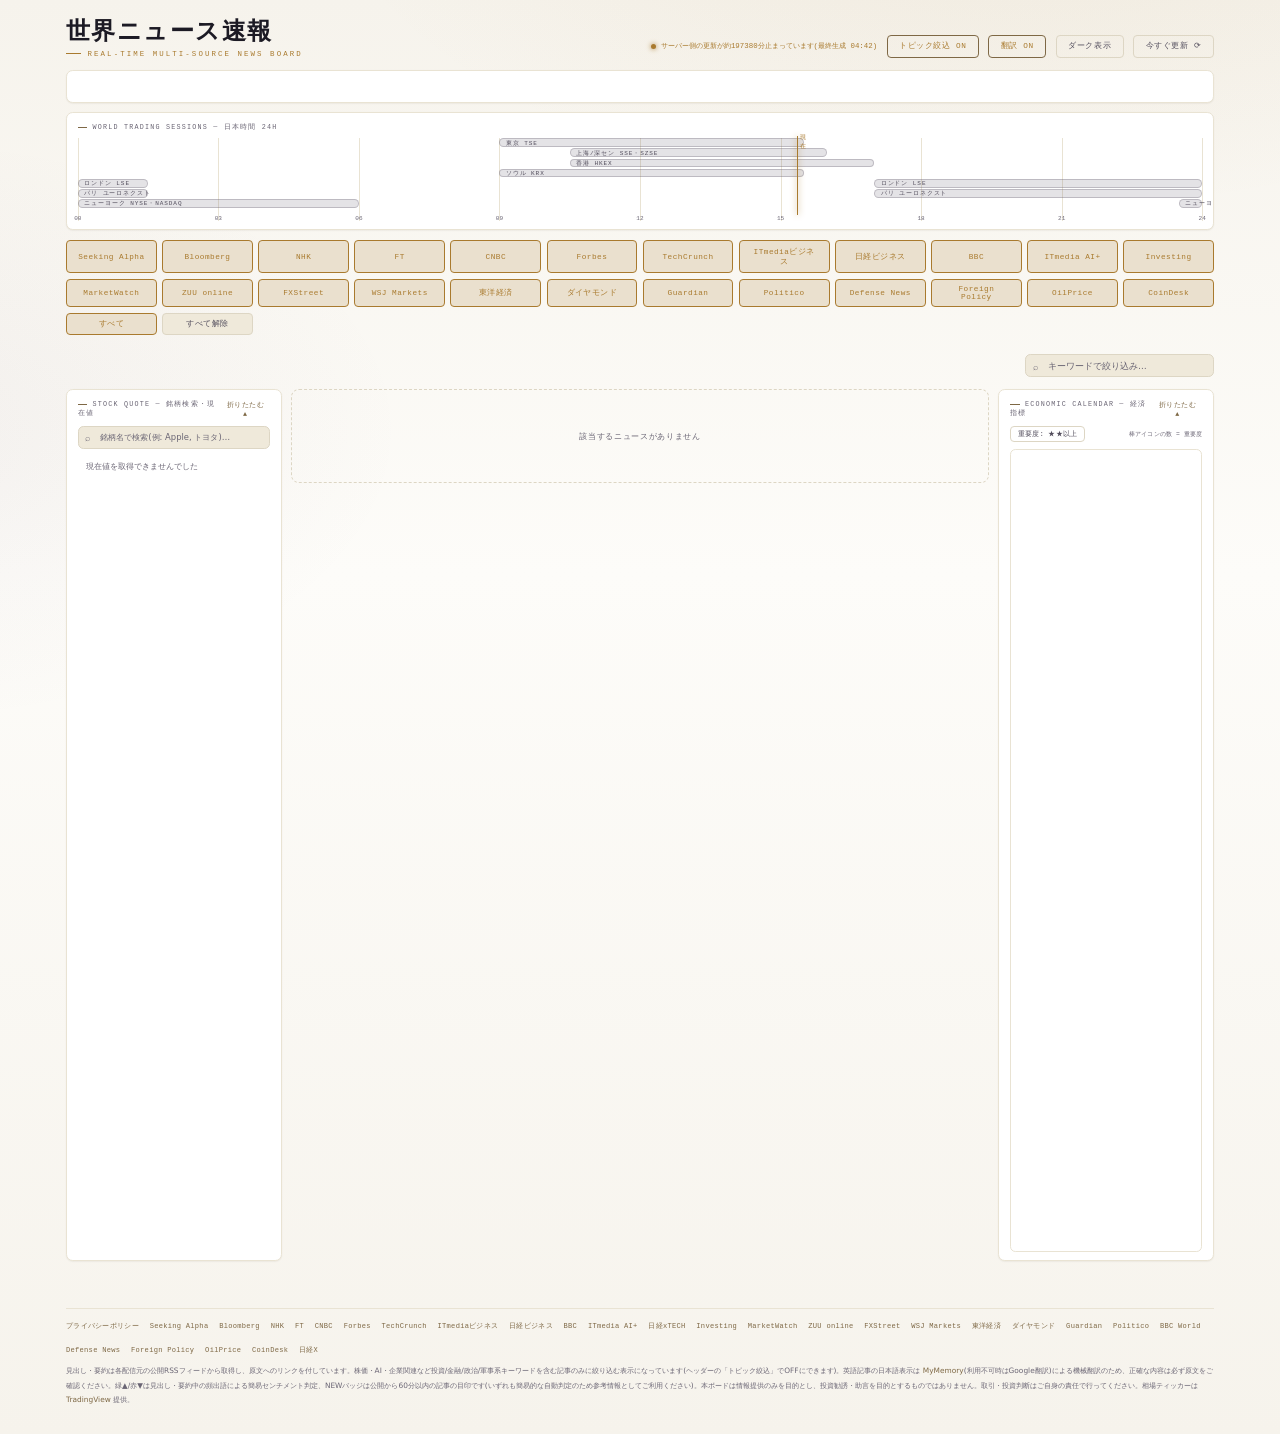
==== commit ef180201: "チップの並び順を変更: Bloomberg/Seeking Alphaを先頭、すべて/すべて解除を末尾へ sources.jsonでbloomberg-jp・seekingalphaのエントリを配列の" ====
--- a/index.html
+++ b/index.html
@@ -151,7 +151,7 @@
 </div>
 
 <script src="scale.js?v=4"></script>
-<script src="sources.js?v=11"></script>
+<script src="sources.js?v=12"></script>
 <script src="topic-keywords.js?v=4"></script>
 <script src="sentiment-keywords.js?v=4"></script>
 <script src="market-sessions.js?v=3"></script>
@@ -161,7 +161,7 @@
 <script src="translate.js?v=10"></script>
 <script src="topic-filter.js?v=6"></script>
 <script src="sentiment.js?v=6"></script>
-<script src="render.js?v=8"></script>
+<script src="render.js?v=9"></script>
 <script src="ticker.js?v=3"></script>
 <script src="sessions.js?v=3"></script>
 <script src="calendar.js?v=13"></script>
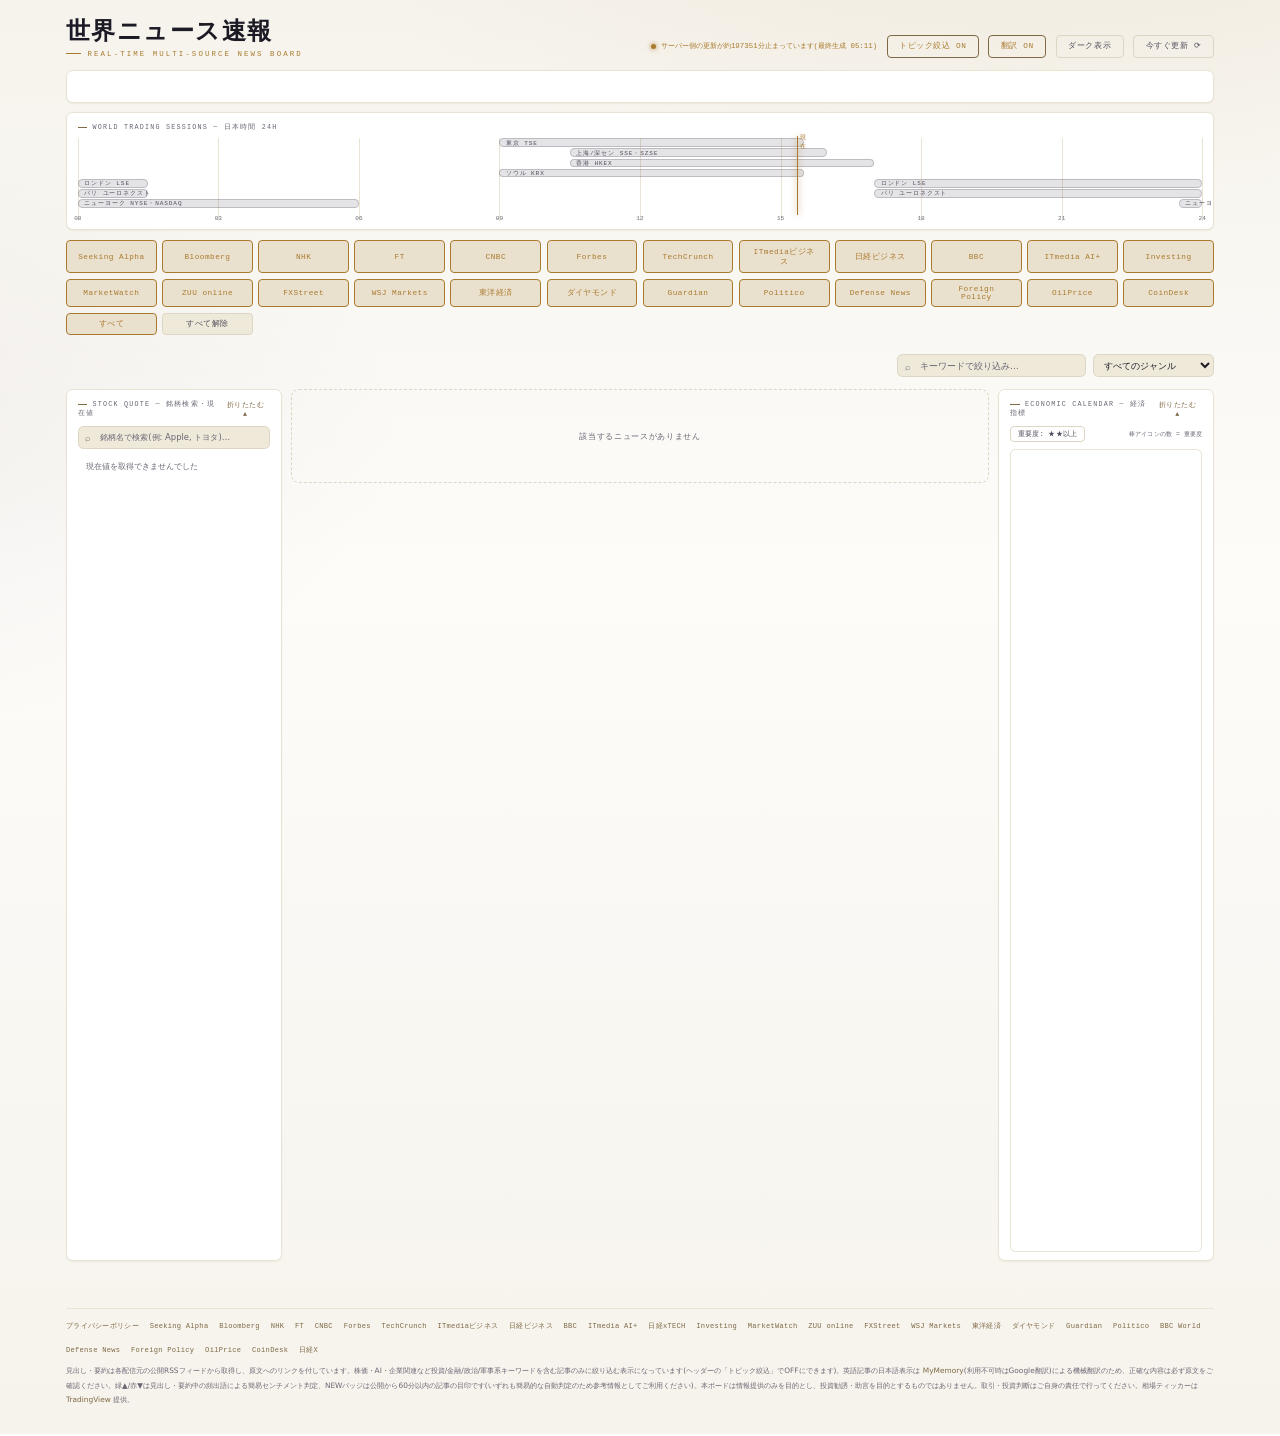
==== commit be189d80: "ジャンル絞込プルダウンを追加(株価・為替・AI/半導体・戦争など) 検索ボックスの隣に配置し、配信元チップ・トピック絞込・キーワード検索と 併用できるAND条件の絞り込みとして動作する。選択状態はlo" ====
--- a/index.html
+++ b/index.html
@@ -117,7 +117,10 @@
 
 <div class="controls">
   <div class="chips" id="chips" role="group" aria-label="配信元フィルター"></div>
-  <div class="searchwrap"><input id="search" type="text" placeholder="キーワードで絞り込み…" aria-label="キーワードで絞り込み"></div>
+  <div class="search-row">
+    <div class="searchwrap"><input id="search" type="text" placeholder="キーワードで絞り込み…" aria-label="キーワードで絞り込み"></div>
+    <select id="genreSelect" class="genre-select" aria-label="ジャンルで絞り込み" title="株価・戦争・半導体などジャンルで記事を絞り込みます"></select>
+  </div>
 </div>
 
 <main>
@@ -154,12 +157,14 @@
 <script src="sources.js?v=12"></script>
 <script src="topic-keywords.js?v=4"></script>
 <script src="sentiment-keywords.js?v=4"></script>
+<script src="genre-keywords.js?v=1"></script>
 <script src="market-sessions.js?v=3"></script>
 <script src="utils.js?v=7"></script>
 <script src="theme.js?v=11"></script>
 <script src="feed.js?v=8"></script>
 <script src="translate.js?v=10"></script>
 <script src="topic-filter.js?v=6"></script>
+<script src="genre-filter.js?v=1"></script>
 <script src="sentiment.js?v=6"></script>
 <script src="render.js?v=9"></script>
 <script src="ticker.js?v=3"></script>
--- a/style.css
+++ b/style.css
@@ -403,8 +403,9 @@
 }
 /* align-self:flex-endで縦積みになった.controls内でも右寄せ・内容幅のまま保つ
    (.controlsがdisplay:flex; flex-direction:columnになったため、既定のstretchのままだと
-   幅いっぱいに広がってしまう) */
-.searchwrap{align-self:flex-end; position:relative;}
+   幅いっぱいに広がってしまう)。検索欄とジャンル絞込プルダウンをこの行にまとめて横並びにする */
+.search-row{align-self:flex-end; display:flex; align-items:center; gap:10px;}
+.searchwrap{position:relative;}
 .searchwrap::before{
   content:'⌕'; position:absolute; left:11px; top:50%; transform:translateY(-50%);
   color:var(--ink-3); font-size:14px; pointer-events:none;
@@ -418,6 +419,17 @@
 #search::placeholder{color:var(--ink-3);}
 #search:focus{
   outline:none; border-color:var(--gold-dim); width:320px;
+  box-shadow:0 0 0 3px color-mix(in srgb, var(--gold) 15%, transparent);
+}
+.genre-select{
+  background:var(--surface); border:1px solid var(--line); border-radius:8px;
+  color:var(--ink); font-family:var(--sans); font-size:13px;
+  padding:8px 32px 8px 12px; cursor:pointer; max-width:180px;
+  transition:background-color .2s, border-color .15s, box-shadow .15s;
+}
+.genre-select:hover{border-color:var(--gold-dim);}
+.genre-select:focus{
+  outline:none; border-color:var(--gold-dim);
   box-shadow:0 0 0 3px color-mix(in srgb, var(--gold) 15%, transparent);
 }
 
@@ -553,9 +565,11 @@
   /* チップも同様にタップ領域を拡大(密なフィルター一覧のため44pxまでは広げず、
      視認性とレイアウト密度のバランスを見て段階的に拡大) */
   .chip{padding:10px 10px;}
-  .searchwrap{align-self:stretch; width:100%;}
+  .search-row{align-self:stretch; width:100%; flex-direction:column; gap:8px;}
+  .searchwrap{width:100%;}
   #search{width:100%; padding-top:11px; padding-bottom:11px;}
   #search:focus{width:100%;}
+  .genre-select{width:100%; max-width:100%; min-height:44px;}
   #calImpBtn{padding:8px 12px;}
   /* サイドバーはニュース一覧の上下に全幅ブロックとして積む(左右固定は幅が足りない) */
   main{flex-direction:column;}
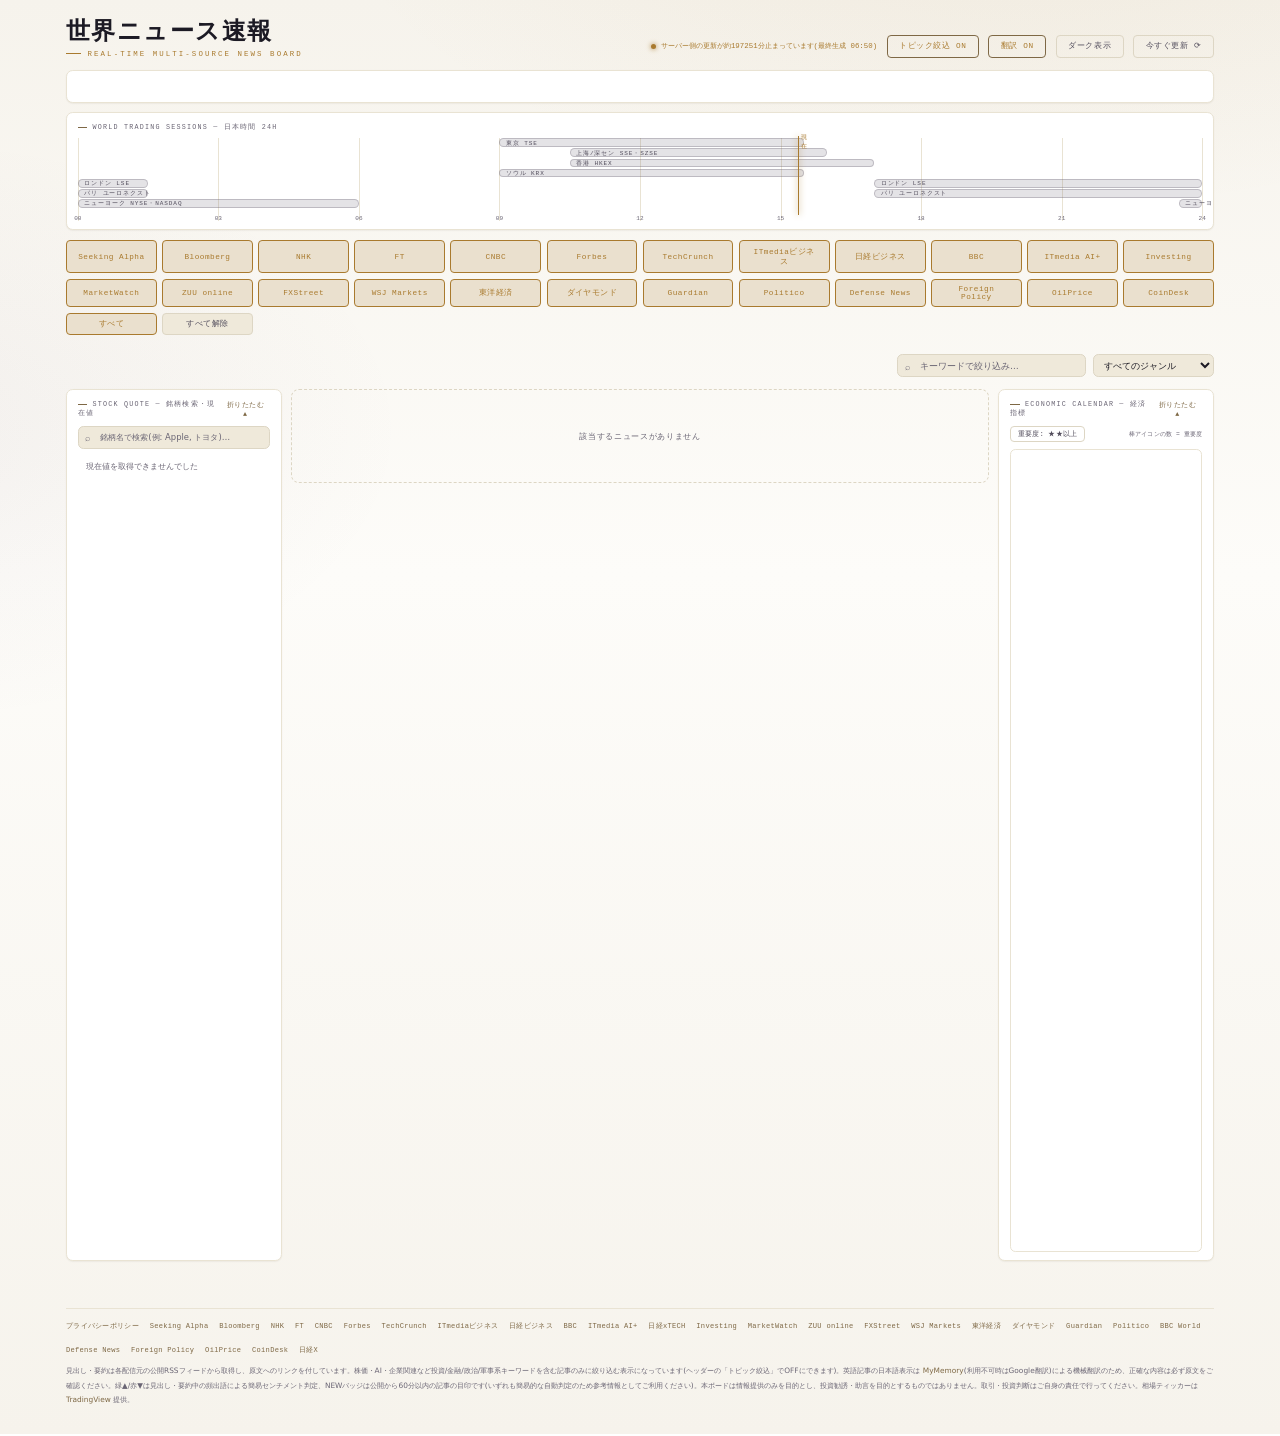
==== commit a3ccee7c: "キーワード判定がハッシュタグの部分文字列で誤爆する不具合を修正 X投稿由来の記事で"#経済教室"のような定型の連載名タグが本文とは無関係に "経済"を含んでしまい、サッカー/放映権料の記事がトピック絞" ====
--- a/index.html
+++ b/index.html
@@ -159,7 +159,7 @@
 <script src="sentiment-keywords.js?v=4"></script>
 <script src="genre-keywords.js?v=1"></script>
 <script src="market-sessions.js?v=3"></script>
-<script src="utils.js?v=7"></script>
+<script src="utils.js?v=8"></script>
 <script src="theme.js?v=11"></script>
 <script src="feed.js?v=8"></script>
 <script src="translate.js?v=10"></script>
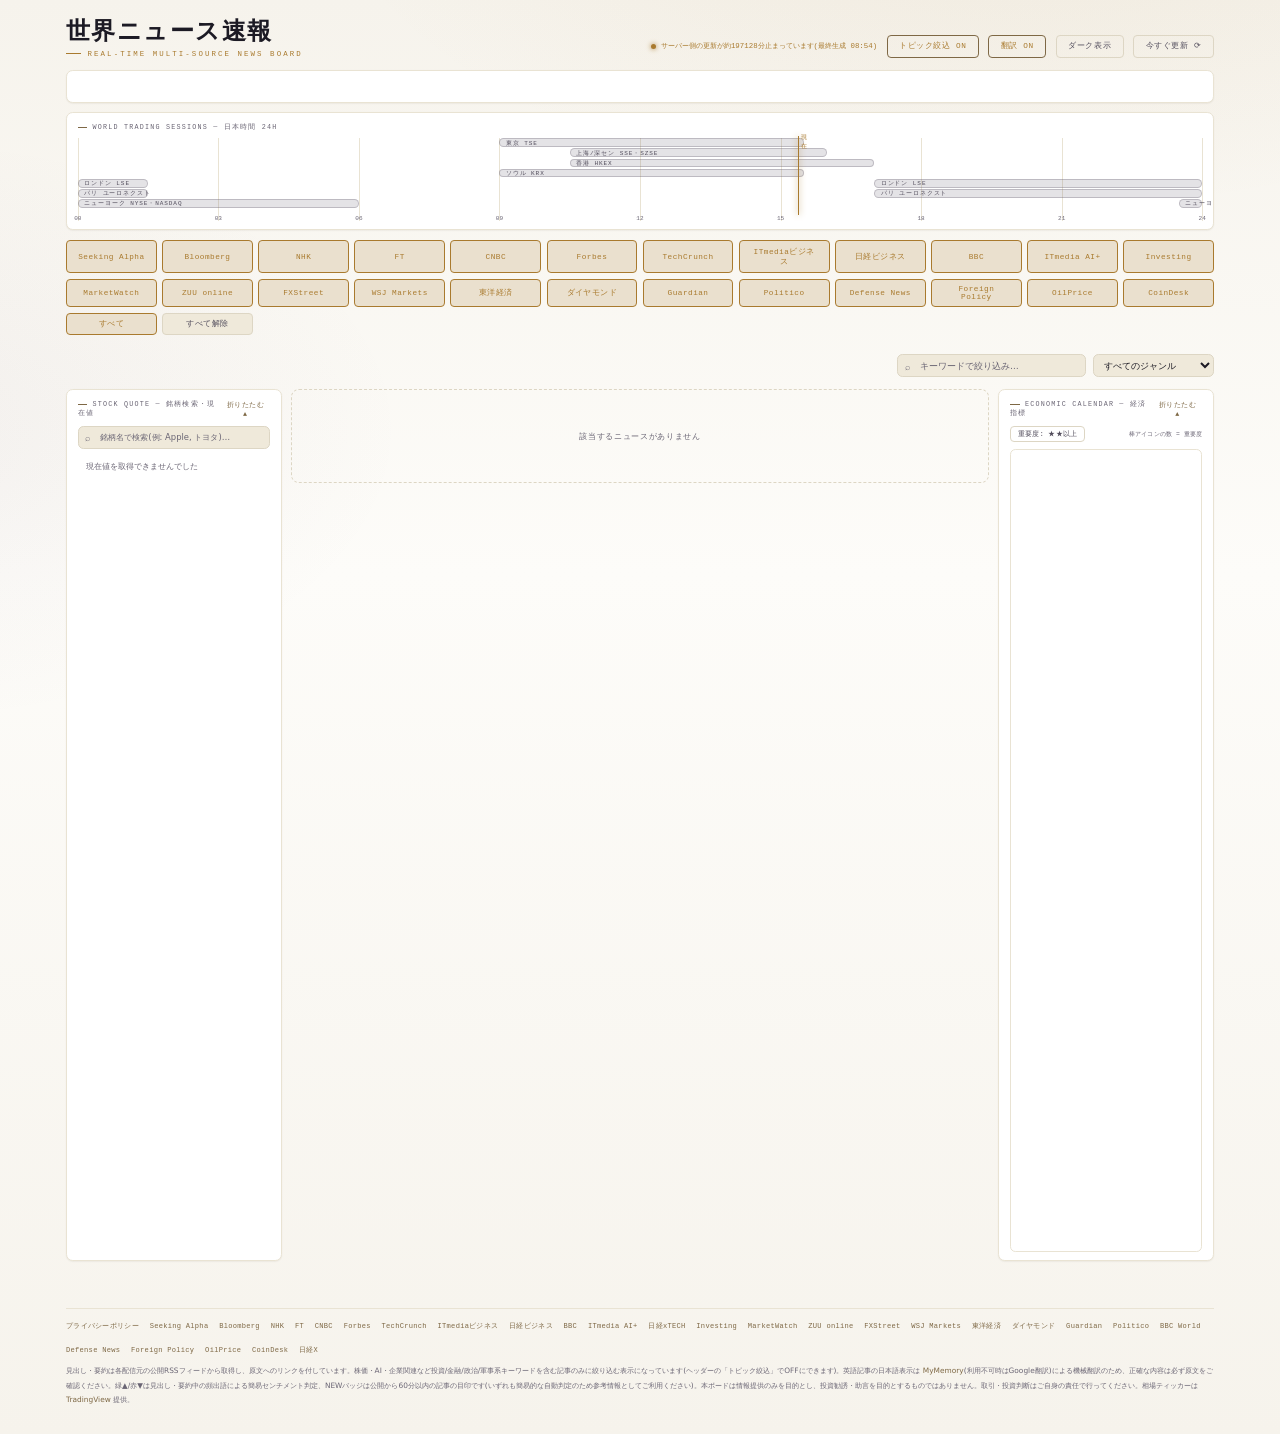
==== commit 05426949: "index.htmlとstyle.cssからもコメントを除去 style.cssは文字列(content:'...')を考慮したCSSコメント専用の安全な 除去処理で対応(51箇所、除去前後でブレース" ====
--- a/index.html
+++ b/index.html
@@ -1,54 +1,3 @@
-<!--
-  世界ニュース速報 — リアルタイム経済ニュースボード(ビルド不要の単一ページアプリ)
-  RSSの実取得はGitHub Actions(scripts/fetch_news.py)が1分おきに行い、news.jsonを静的コミットする。
-  ブラウザ側はそのnews.jsonをfetchして表示するだけ。
-  <script src>の読み込み順は「データ → ユーティリティ → 各機能 → 描画」の依存順。変更しないこと。
-    style.css               画面デザイン(ダーク/ライト対応)
-    scale.js                 #scaleWrap(全コンテンツ)をウィンドウ幅に合わせて拡大縮小し、
-                              画面サイズに関わらず同じ見た目(比率)にする。他のどのスクリプトより
-                              先に読み込み、ページ描画とほぼ同時に縮小を適用してチラつきを抑える
-    sources.js              データ: 配信元一覧(自動生成。編集はsources.jsonへ)
-    topic-keywords.js       データ: トピック絞り込み用の単語リスト
-    sentiment-keywords.js   データ: センチメント判定用の単語リスト
-    market-sessions.js      データ: 世界の株式市場の開場時間
-    utils.js                共通ヘルパー(stripHtml・isSafeUrl・el等)
-    theme.js                ダーク/ライト切り替え
-    feed.js                 news.jsonの取得・キャッシュ・ステータス表示
-    translate.js            英語記事の自動日本語翻訳
-    topic-filter.js         トピック絞り込み
-    sentiment.js            簡易センチメント判定
-    render.js               記事一覧・チップ・フッターリンクの描画
-    ticker.js               TradingView相場ティッカー
-    sessions.js             世界の取引セッション表示
-    calendar.js             TradingView経済指標カレンダー(折りたたみ可)
-    watchlist.js             Yahoo Finance株価現在値カード・銘柄検索・ピン留めミニウォッチリスト
-                              (記事一覧左サイドバー。折りたたみ可。自前デプロイのCloudflare Worker
-                              経由。日本語検索対応・30秒自動更新。TradingViewには依存しない)
-    health.js                status.json(scripts/health_check.pyがGitHub Actions側で生成)を
-                              読み、株価プロキシ・翻訳APIに異常があればヘッダー下に警告バナーを表示
-    theme-init.js            <head>内で同期実行するFOUC防止スニペット(外部化: CSP script-src対応)
-    main.js                  イベント登録・自動更新・SW登録・起動処理(外部化: CSP script-src対応)
-  PWA関連: manifest.webmanifest(ホーム画面追加) / sw.js(オフライン表示) / icons/(アイコン)
-
-  CSP(下記meta)の要点:
-    script-src 'self'に外部インラインscriptを一切許可していない(main.js/theme-init.jsの
-    外部化はこのため)。style-src だけ 'unsafe-inline' を許可しているのは、TradingView
-    ウィジェットが自身のスクリプトから<style>を動的注入する仕様のため回避不可
-    (script-srcには'unsafe-inline'を含めていないので、XSS対策上の実効性は保たれる)。
-    frame-srcにtradingview.com/tradingview-widget.comの2ドメインを許可しているのは、
-    ウィジェットのiframeがこの2つを使い分けているため(実際にCSP違反ゼロになるまで検証済み)。
-    script-src末尾の'sha256-...'は、head内のJSON-LD構造化データ(<script type="application/ld+json">)
-    1個だけをsha256ハッシュで個別許可するもの('unsafe-inline'は使わない)。JSON-LDの中身を
-    1文字でも変更したらこのハッシュは再計算が必要(ズレるとCSP違反でJSON-LDがブロックされ、
-    構造化データが読めなくなるだけでページ動作自体は壊れない)。改行を含めるとgit側の
-    core.autocrlf(CRLF⇔LF変換)でハッシュがズレる恐れがあるため、あえて1行のJSONにしてある。
-    Referrer-PolicyとX-Content-Type-Options/X-Frame-Options/HSTS等については README の
-    「セキュリティヘッダーについて」を参照(meta http-equivで設定可能なのはCSPとReferrer-Policyのみ)。
-    connect-srcのhttps://*.workers.devは、watchlist.js(株価現在値カード)がYahoo Financeへ
-    アクセスするために自前デプロイするCloudflare Workerプロキシ用。デプロイ先URLは利用者ごとに
-    異なる(<任意の名前>.<Cloudflareアカウント固有のサブドメイン>.workers.dev)ため、
-    個別のURLではなくworkers.dev全体をワイルドカードで許可している(詳細はREADME参照)。
--->
 <!DOCTYPE html>
 <html lang="ja">
 <head>
@@ -79,7 +28,7 @@
 <link rel="preconnect" href="https://fonts.googleapis.com">
 <link rel="preconnect" href="https://fonts.gstatic.com" crossorigin>
 <link href="https://fonts.googleapis.com/css2?family=Shippori+Mincho:wght@500;700&family=IBM+Plex+Sans+JP:wght@400;500;700&family=IBM+Plex+Mono:wght@400;500;600&display=swap" rel="stylesheet">
-<link rel="stylesheet" href="style.css?v=53">
+<link rel="stylesheet" href="style.css?v=54">
 <link rel="manifest" href="manifest.webmanifest">
 <link rel="icon" href="icons/icon-192.png" type="image/png">
 <link rel="apple-touch-icon" href="icons/apple-touch-icon.png">
--- a/style.css
+++ b/style.css
@@ -1,13 +1,7 @@
-/* 世界ニュース速報 — 画面デザイン
-   構成(上から順): デザイントークン → ベース → ヘッダー → ティッカー → 取引セッション
-   → コントロール → 記事グリッド → フッター → レスポンシブ → アクセシビリティ */
-
-/* ---------- デザイントークン(ダークが既定) ---------- */
+
 :root{
   --bg0:#0a0d18; --bg1:#0e1322; --card:#131a2d; --surface:#10162a;
   --line:#222b4a; --line-soft:#1a2138;
-  /* ink-3・gold-dimはWCAG AA(4.5:1)をvar(--bg0)・var(--card)の両方に対して満たす値に調整済み
-     (検証: ink-3 vs card = 4.71:1 / gold-dim vs card = 4.65:1) */
   --ink:#e9ecf6; --ink-2:#9aa3c0; --ink-3:#7d859d;
   --gold:#d8b46e; --gold-dim:#96825a; --gold-ink:#191305;
   --red:#e0665f; --green:#5fbf8f;
@@ -22,7 +16,6 @@
   --serif:'Shippori Mincho',serif;
   color-scheme: dark;
 }
-/* ライトモード: OS設定に追従(data-theme未指定時) */
 @media (prefers-color-scheme:light){
   :root:not([data-theme="dark"]){
     --bg0:#f6f3ec; --bg1:#fdfcf9; --card:#ffffff; --surface:#efe9da;
@@ -39,7 +32,6 @@
     color-scheme: light;
   }
 }
-/* ライトモード: ボタンでの明示切替(data-theme="light"。OS設定より優先) */
 :root[data-theme="light"]{
   --bg0:#f6f3ec; --bg1:#fdfcf9; --card:#ffffff; --surface:#efe9da;
   --line:#ddd6c4; --line-soft:#e9e3d3;
@@ -54,10 +46,6 @@
     linear-gradient(180deg,var(--bg0),var(--bg1) 40%,var(--bg0));
   color-scheme: light;
 }
-/* ライトモードのgold(#a97a2e)はgold-ink(ほぼ白)を乗せた背景として使うには明るさが不足し、
-   NEWバッジとskip-linkの文字コントラストが3.7:1程度までしか出ない(WCAG AA 4.5:1未達)。
-   --gold自体はボーダー・文字色など他の用途にも広く使われているため全体を暗くはせず、
-   この2箇所の背景色だけを暗め(80%)に補正して4.5:1以上を確保する */
 @media (prefers-color-scheme:light){
   :root:not([data-theme="dark"]) .new-badge,
   :root:not([data-theme="dark"]) .skip-link{ background:color-mix(in srgb, var(--gold) 80%, black); }
@@ -65,7 +53,6 @@
 :root[data-theme="light"] .new-badge,
 :root[data-theme="light"] .skip-link{ background:color-mix(in srgb, var(--gold) 80%, black); }
 
-/* ---------- ベース ---------- */
 *{box-sizing:border-box;margin:0;padding:0}
 html{scroll-behavior:smooth; overflow-x:hidden;}
 body{
@@ -85,9 +72,6 @@
   outline:2px solid var(--gold); outline-offset:2px; border-radius:6px;
 }
 
-/* キーボード利用者が長いヘッダー(ティッカー・取引セッション・チップ)を毎回tabで
-   通過せずニュース本文へ直接飛べるようにするリンク。通常は画面外に置き、
-   フォーカス時だけ左上に表示する定番パターン */
 .skip-link{
   position:absolute; top:-100px; left:12px; z-index:1000;
   background:var(--gold); color:var(--gold-ink); font-family:var(--mono); font-size:12px;
@@ -95,16 +79,11 @@
 }
 .skip-link:focus{top:0;}
 
-/* 視覚的には非表示だがスクリーンリーダーには読ませる定番パターン。display:noneや
-   visibility:hiddenだと読み上げ自体がスキップされてしまうため、1pxの範囲に切り詰めて
-   隠す(記事一覧セクションにも見出し階層上のh2が必要だが、隣接するWORLD TRADING SESSIONS等
-   と違い視覚的な見出しは不要なためこの形にした) */
 .sr-only{
   position:absolute; width:1px; height:1px; overflow:hidden;
   clip:rect(0,0,0,0); white-space:nowrap; border:0; padding:0; margin:-1px;
 }
 
-/* ---------- ヘッダー ---------- */
 header{padding:26px clamp(16px,4vw,48px) 0; max-width:1800px; margin:0 auto;}
 .masthead{display:flex; align-items:flex-end; justify-content:space-between; gap:20px; flex-wrap:wrap;}
 h1{font-family:var(--serif); font-weight:700; font-size:clamp(24px,3.2vw,36px); letter-spacing:.06em; line-height:1.1;}
@@ -115,11 +94,6 @@
 }
 h1 .sub::before{content:''; width:22px; height:1px; background:var(--gold); flex-shrink:0;}
 
-/* ステータスバー: loading=取得中(赤) / live=最新(緑) / err=前回分を表示中(金)
-   / stale=サーバー側の更新停止を検知(金・点滅) */
-/* status-info(点+文言)とstatus-actions(4ボタン)の2グループ構成。
-   デスクトップは両方とも横並びflexにして従来通り1行に見せ、モバイルだけ後述のmedia queryで
-   「状態1行+ボタン2×2グリッド」に組み替える */
 .statusbar{display:flex; align-items:center; gap:14px; font-family:var(--mono); font-size:11px; color:var(--ink-3);}
 .status-info{display:flex; align-items:center; gap:8px;}
 .status-actions{display:flex; align-items:center; gap:14px;}
@@ -132,8 +106,6 @@
 .statusbar.offline .dot{background:var(--ink-3);}
 @keyframes pulse{0%,100%{opacity:1}50%{opacity:.35}}
 
-/* 外部API死活監視バナー(health.js)。stale状態(statusbar.stale)と同じgoldを使い、
-   「致命的ではないが把握しておくべき状態」という視覚言語を統一している */
 .health-banner{
   max-width:1800px; margin:10px auto 0; padding:10px clamp(16px,4vw,48px);
   font-family:var(--mono); font-size:11px; color:var(--gold);
@@ -157,7 +129,6 @@
 #trBtn,#topicBtn{color:var(--gold); border-color:var(--gold-dim);}
 #trBtn.off,#topicBtn.off{color:var(--ink-3); border-color:var(--line);}
 
-/* ---------- 相場ティッカー ---------- */
 .tape{
   margin:18px 0 0; border:1px solid var(--line-soft); border-radius:10px;
   overflow:hidden; background:var(--card); box-shadow:var(--shadow-1);
@@ -166,7 +137,6 @@
 .tape.tape-loading{opacity:.35;}
 .tape .tradingview-widget-container{height:46px;}
 
-/* ---------- 取引セッション(日本時間24H軸) ---------- */
 .sessions{
   margin:14px 0 0; border:1px solid var(--line-soft); border-radius:10px;
   background:var(--card); padding:14px 16px 12px; position:relative; overflow:hidden;
@@ -174,11 +144,7 @@
   transition:background-color .2s, border-color .2s;
 }
 .sessions .cap{display:flex; justify-content:space-between; font-family:var(--mono); font-size:10px; letter-spacing:.18em; color:var(--ink-3); margin-bottom:10px;}
-/* キャプションはスクリーンリーダーの見出しジャンプで拾えるようh2にしている
-   (以前はただのspanで文書構造上どこにも現れなかった)。h2のUA既定スタイル
-   (太字・大きいフォント)を打ち消して.capの見た目(等幅・10px・字間広め)を維持する */
 .cap h2{font:inherit; letter-spacing:inherit; color:inherit;}
-/* セクション見出しの頭に短い金線を付けてマストヘッドと揃える */
 .sessions .cap h2::before, .calendar .cap h2::before, .watchlist .cap h2::before{
   content:''; display:inline-block; width:14px; height:1px;
   background:var(--gold-dim); margin-right:8px; vertical-align:middle;
@@ -187,8 +153,6 @@
 .hourgrid span{position:absolute; top:0; bottom:0; width:1px; background:var(--line-soft);}
 .hourgrid label{position:absolute; bottom:-2px; transform:translateX(-50%); font-family:var(--mono); font-size:9px; color:var(--ink-3);}
 .sess-row{position:absolute; left:0; right:0; height:13px;}
-/* 休場中の市場は控えめなグレー、開場中は金色グラデーション(どちらもテーマ変数から算出し、
-   ダーク/ライト両方で沈まない・飛ばない配色にする) */
 .sess-bar{
   position:absolute; height:100%; border-radius:99px;
   background:color-mix(in srgb, var(--ink-3) 18%, transparent);
@@ -208,19 +172,13 @@
 .now-cursor{position:absolute; top:-4px; bottom:8px; width:1px; background:var(--gold); box-shadow:0 0 10px var(--gold);}
 .now-cursor::after{content:'現在'; position:absolute; top:-4px; left:5px; font-family:var(--mono); font-size:9px; letter-spacing:.15em; color:var(--gold);}
 
-/* ---------- 経済指標カレンダー(記事一覧の右)・株式ウォッチリスト(記事一覧の左)の
-   2つのサイドバー。どちらもスクロールに追従する同じ見た目のパネルなので、
-   共通する宣言は.calendarと.watchlistのセレクタをまとめて1箇所に書いている ---------- */
 .calendar, .watchlist{
   width:320px; flex-shrink:0; position:sticky; top:14px;
   border:1px solid var(--line-soft); border-radius:10px;
   background:var(--card); padding:14px 16px 12px; box-shadow:var(--shadow-1);
   transition:background-color .2s, border-color .2s;
-  /* パネルの縦幅を画面の高さいっぱいまで伸ばす(以前は中身の高さぶんしかなく、
-     ニュース一覧の方がずっと長いため隣に不揃いな余白ができて見えた) */
   display:flex; flex-direction:column; height:var(--panel-height, calc(100vh - 28px));
 }
-/* 折りたたみ中は中身が空になるため、伸ばさず見出しバーの高さだけにする */
 .calendar:has(.cal-widget:empty), .watchlist:has(.wl-widget:empty){height:auto;}
 .calendar .cap, .watchlist .cap{
   display:flex; justify-content:space-between; align-items:center;
@@ -233,8 +191,6 @@
 }
 .calendar .cap button:hover, .watchlist .cap button:hover{color:var(--gold);}
 
-/* 銘柄検索欄。#searchwrap(ヘッダーのキーワード絞込)と見た目を揃えつつ、
-   position:relativeにして直下の.wl-resultsをこの欄のすぐ下に絶対配置する基準にする */
 .wl-searchwrap{margin-top:10px; position:relative;}
 .wl-searchwrap::before{
   content:'⌕'; position:absolute; left:11px; top:50%; transform:translateY(-50%);
@@ -251,8 +207,6 @@
   outline:none; border-color:var(--gold-dim);
   box-shadow:0 0 0 3px color-mix(in srgb, var(--gold) 15%, transparent);
 }
-/* 検索結果ドロップダウン。.watchlistがposition:sticky/fixedのカード内なので、
-   z-indexを明示しないと後続の記事カード(.card)のbox-shadow等の下に隠れることがある */
 .wl-results{
   position:absolute; top:calc(100% + 4px); left:0; right:0; z-index:5;
   max-height:280px; overflow-y:auto;
@@ -282,11 +236,6 @@
 #calImpBtn.on{color:var(--gold); border-color:var(--gold); background:color-mix(in srgb, var(--gold) 14%, transparent);}
 .cal-note{font-family:var(--mono); font-size:9.5px; color:var(--ink-3); letter-spacing:.02em;}
 
-/* overscroll-behavior: TradingViewウィジェット(iframe)内部の独自スクロールが端に達した時、
-   ページ側のスクロールを巻き込まないようにする(モバイルでの「スクロールが引っかかる」対策)。
-   .wl-widget(株価現在値カード)はiframeを持たないためこの対策は不要で、高さもカード内容に
-   応じた可変(auto)でよい。TradingView依存だった頃の名残で.cal-widgetとクラス名は揃えているが、
-   スタイルは完全に別物になっている */
 .cal-widget{
   margin-top:10px; flex:1; height:auto; min-height:0; overflow:hidden; border-radius:8px; border:1px solid var(--line-soft);
   overscroll-behavior:contain; touch-action:pan-y;
@@ -294,9 +243,8 @@
 .cal-widget:empty{display:none;}
 .cal-widget .tradingview-widget-container{height:100%;}
 .wl-widget{margin-top:10px;}
-.wl-widget:empty{margin-top:0;}  /* 折りたたみ中はカードが無く、空の余白だけ残るのを防ぐ */
-
-/* ---------- 株価現在値カード ---------- */
+.wl-widget:empty{margin-top:0;}
+
 .wl-quote{
   border:1px solid var(--line-soft); border-radius:8px; background:var(--surface);
   padding:14px 16px; display:flex; flex-direction:column; gap:10px;
@@ -308,8 +256,6 @@
   overflow:hidden; text-overflow:ellipsis; white-space:nowrap;
 }
 .wl-quote-sym{font-family:var(--mono); font-size:10px; color:var(--ink-3); letter-spacing:.04em;}
-/* ピン留めボタン(☆/★)。他のヘッダーボタン群とは離れた場所にある単独のトグルなので
-   独自スタイルにしているが、ホバー色・押下時の沈み込みは既存ボタン群と揃えている */
 .wl-pin-btn{
   appearance:none; -webkit-appearance:none; flex-shrink:0;
   background:none; border:1px solid var(--line); border-radius:6px;
@@ -340,9 +286,6 @@
 .wl-quote-cell-value{font-family:var(--mono); font-size:12px; color:var(--ink-2);}
 .wl-quote-updated{font-family:var(--mono); font-size:9.5px; color:var(--ink-3); text-align:right;}
 
-/* ---------- ピン留め銘柄(ミニウォッチリスト) ---------- */
-/* 中身が無い時はmargin等の余白も含めて完全に消す(空のスペースだけ残る見た目を防ぐ。
-   .wl-widget:emptyと同じ考え方) */
 .wl-pinned{display:flex; flex-direction:column; gap:6px; margin-top:10px;}
 .wl-pinned:empty{display:none;}
 .wl-pinned-row{
@@ -363,35 +306,17 @@
 .wl-pinned-change.pos{color:var(--green);}
 .wl-pinned-change.neg{color:var(--red);}
 
-/* ---------- コントロール(チップ・検索) ---------- */
-/* チップと検索欄を同じ行のflexサイド・バイ・サイドではなく縦積みにしている。
-   以前はchipsとsearchwrapを横並びflex(align-items:center)にしていたが、
-   チップがgrid化して複数行(5行前後)に伸びた際、検索欄がその高さの
-   「縦中央」に配置されてしまい、グリッドの途中に検索欄が挟まったような
-   不自然な見た目になった(検索欄の高さは1行分しかないため)。
-   縦積みにすることでチップの行数に関係なく検索欄は常にチップの下に独立して収まる */
 .controls{
   max-width:1800px; margin:16px auto 0; padding:0 clamp(16px,4vw,48px);
   display:flex; flex-direction:column; gap:28px;
 }
-/* grid化した理由: flexのflex-growは「その行に残った余白」をその行のチップ「だけ」に
-   配分するため、行によってチップ数が違うと(例: 12個並ぶ行 vs 最終行に2個だけ)伸び幅が
-   バラつき、チップの大きさが行ごとに不揃いに見える問題があった。
-   列数は12を直接指定している(以前はrepeat(auto-fill, minmax(130px,1fr))だったが、
-   最終行など列が余る行だけ幅がわずかに揃わないという報告が繰り返しあり、原因を
-   ブラウザ側の丸め誤差と判断して、計算に依存しない確定的な列数指定に変更した。
-   このサイトは#scaleWrap(幅1900px固定)をzoomで拡大縮小する設計のため、
-   .controls(max-width:1800px)の実効幅は常に一定で、12列固定で運用上問題ない) */
 .chips{display:grid; grid-template-columns:repeat(12, 1fr); gap:8px;}
-/* button要素化に伴い、ブラウザ既定の見た目(ネイティブ枠線・背景・行高)を打ち消す */
 .chip{
   appearance:none; -webkit-appearance:none; -moz-appearance:none;
   font:inherit; line-height:normal;
   font-family:var(--mono); font-size:11.5px; letter-spacing:.06em;
   padding:8px 16px; border-radius:6px; border:1px solid var(--line);
   color:var(--ink-2); cursor:pointer; background:var(--surface); user-select:none;
-  /* white-space:normalは、列幅(130px)より長いラベル("Foreign Policy"等ごく一部)が
-     はみ出さず2行に折り返すための保険(大半のラベルは1行に収まる幅にしてある) */
   text-align:center; white-space:normal;
   transition:border-color .15s, color .15s, background-color .2s, transform .1s;
 }
@@ -401,9 +326,6 @@
   border-color:var(--gold); color:var(--gold); font-weight:500;
   background:color-mix(in srgb, var(--gold) 16%, var(--bg0));
 }
-/* align-self:flex-endで縦積みになった.controls内でも右寄せ・内容幅のまま保つ
-   (.controlsがdisplay:flex; flex-direction:columnになったため、既定のstretchのままだと
-   幅いっぱいに広がってしまう)。検索欄とジャンル絞込プルダウンをこの行にまとめて横並びにする */
 .search-row{align-self:flex-end; display:flex; align-items:center; gap:10px;}
 .searchwrap{position:relative;}
 .searchwrap::before{
@@ -433,16 +355,12 @@
   box-shadow:0 0 0 3px color-mix(in srgb, var(--gold) 15%, transparent);
 }
 
-/* ---------- ウォッチリストサイドバー+記事グリッド+カレンダーサイドバー ---------- */
-/* HTML記述順(watchlist→grid→calendar)がそのまま左→中央→右の並びになる。
-   3つともflexアイテムなのでgapが両方の隙間に効く */
 main{
   max-width:1800px; margin:0 auto; padding:18px clamp(16px,4vw,48px) 60px;
   display:flex; gap:14px; align-items:flex-start;
 }
 .grid{flex:1; min-width:0; display:grid; grid-template-columns:repeat(auto-fill,minmax(320px,1fr)); gap:13px;}
 
-/* 記事カード。--srcは配信元カラー(render.jsが検証済みの色だけを設定。未設定時は金色) */
 .card{
   --src:var(--gold);
   position:relative; overflow:hidden;
@@ -459,11 +377,6 @@
 .card:hover{transform:translateY(-2px); border-color:var(--gold-dim); box-shadow:var(--shadow-2);}
 .card:hover::before{opacity:.9;}
 
-/* 公開60分以内(NEWバッジ対象)のカードだけに入場アニメーションを付ける。
-   全カードに付けると60秒ごとの自動更新のたびに一覧全体が点滅して見えるため、
-   本当に「新しく増えた」ものだけに絞ることで上品さと情報の分かりやすさを両立する。
-   transform/opacityのみを使うためGPU合成レイヤーで処理され軽量(レイアウト再計算なし)。
-   prefers-reduced-motionは末尾の共通ルール(*{animation:none!important})で無効化される */
 .card.is-new{animation:card-enter .5s cubic-bezier(.22,.7,.35,1) both;}
 @keyframes card-enter{
   from{opacity:0; transform:translateY(8px) scale(.985);}
@@ -474,7 +387,6 @@
 .meta-left{display:flex; align-items:center; gap:6px; min-width:0;}
 .meta-right{display:flex; align-items:center; gap:7px; flex-shrink:0;}
 
-/* 配信元バッジ。--src-inkは実際の文字色(ライト背景では読めるよう暗めに補正) */
 .src-badge{
   --src-ink:var(--src);
   font-family:var(--mono); font-size:9.5px; letter-spacing:.1em;
@@ -511,59 +423,31 @@
 }
 .card .lang{font-family:var(--mono); font-size:9px; color:var(--ink-3); letter-spacing:.1em; margin-top:auto;}
 
-/* #grid配下に限定する。理由: statusbarも更新中に"loading"というクラス名を付与するため、
-   ここを無条件の.loadingセレクタにすると更新中のstatusbarにまでこの破線ボックスが誤って
-   適用されてしまう(実際に起きていた不具合) */
 #grid .empty, #grid .loading{
   grid-column:1/-1; text-align:center; padding:60px 20px;
   color:var(--ink-3); font-family:var(--mono); font-size:12px; letter-spacing:.08em;
   border:1px dashed var(--line); border-radius:12px;
 }
 
-/* ---------- フッター ---------- */
 footer{max-width:1800px; margin:0 auto; padding:10px clamp(16px,4vw,48px) 40px; font-size:11px; color:var(--ink-3); line-height:1.9;}
 footer .rule{border-top:1px solid var(--line-soft); padding-top:16px;}
 footer a{color:var(--gold-dim); text-decoration:none; transition:color .15s;}
 footer a:hover{color:var(--gold); text-decoration:underline; text-underline-offset:3px;}
 footer .links{display:flex; gap:16px; flex-wrap:wrap; margin-bottom:10px; font-family:var(--mono); font-size:10.5px; letter-spacing:.04em;}
 
-/* ---------- ページ全体の拡大縮小固定表示(640px以上) ---------- */
-/* 画面幅・OS表示拡大率・ブラウザズームによってレイアウトの見え方が変わってしまう
-   (サイドバーが左右に収まったり上部帯に切り替わったり)不満が繰り返し出たため、
-   ブレークポイントで個別にレイアウトを組み替える方式をやめ、常に同じデザイン
-   (幅1900px基準で設計)をウィンドウ幅に合わせて丸ごと拡大縮小する方式にした。
-   scale.jsがwindow.innerWidth/1900pxの比率で#scaleWrapにzoomを適用する(transformだと
-   position:sticky/fixedな左右パネルのスクロール追従が壊れるため、zoomを採用)。
-   header/.controls/main/footerの実コンテンツ幅は1800pxで、1900px幅の#scaleWrapの
-   中央に置くことで左右50pxずつの余白ができる(記事3列+両サイドバーがぴったり収まる
-   最小幅の1800pxそのままだと余白が無く安っぽく見えたための調整) */
 #scaleWrap{width:1900px;}
 
-/* 640px以下(スマホ)は縮小デザインの縮図ではなく、専用のモバイルレイアウトに切り替える。
-   縮小表示だと文字・ボタンが実寸で数mmまで小さくなり操作できないため(実際に発生・
-   報告を受けて修正)。scale.js側もこの閾値以下ではzoomを適用しない(1のまま) */
 @media (max-width:640px){
   #scaleWrap{width:100%;}
   header, .controls, main, footer{max-width:100%; padding-left:14px; padding-right:14px;}
   .masthead{flex-direction:column; align-items:flex-start; gap:10px;}
-  /* 状態行(点+文言)を単独の1行にし、4ボタンは2×2の均等グリッドにまとめて整列させる
-     (flex-wrapの自動折り返しに任せると行ごとに幅がバラつき、隙間が不揃いに見えるため) */
   .statusbar{flex-direction:column; align-items:flex-start; gap:10px; width:100%;}
   .status-actions{display:grid; grid-template-columns:repeat(2,1fr); gap:8px; width:100%;}
-  /* min-width:0が無いと、グリッド項目はデフォルトでボタン内テキストの1行分の幅より
-     縮まなくなり(min-width:autoの既定挙動)、2列目が右にはみ出す原因になる。
-     white-space:normalは<button>のUA既定(テキストを折り返さない実装が多い)を上書きするために必要。
-     min-height:44pxはiOS/Androidのタップ推奨サイズ(44×44px)に合わせたもの。
-     display:flexで2行に折り返した場合も含めテキストを常に垂直中央に保つ */
   #refreshBtn,#trBtn,#topicBtn,#themeBtn{
     padding:8px 10px; font-size:10px; text-align:center; min-width:0; white-space:normal; line-height:1.3;
     min-height:44px; display:flex; align-items:center; justify-content:center;
   }
-  /* 列の最小幅をベース(130px)より狭くし、狭い画面でも1行に複数個並ぶようにする。
-     grid自体の仕組み(全行共通のトラック幅)によりPCと同様、どの行のチップも同じ大きさになる */
   .chips{width:100%; grid-template-columns:repeat(auto-fill, minmax(102px,1fr));}
-  /* チップも同様にタップ領域を拡大(密なフィルター一覧のため44pxまでは広げず、
-     視認性とレイアウト密度のバランスを見て段階的に拡大) */
   .chip{padding:10px 10px;}
   .search-row{align-self:stretch; width:100%; flex-direction:column; gap:8px;}
   .searchwrap{width:100%;}
@@ -571,7 +455,6 @@
   #search:focus{width:100%;}
   .genre-select{width:100%; max-width:100%; min-height:44px;}
   #calImpBtn{padding:8px 12px;}
-  /* サイドバーはニュース一覧の上下に全幅ブロックとして積む(左右固定は幅が足りない) */
   main{flex-direction:column;}
   .calendar, .watchlist{position:static; width:100%; height:auto;}
   .cal-widget{flex:none; height:300px;}
@@ -579,5 +462,4 @@
   .grid{grid-template-columns:1fr;}
 }
 
-/* ---------- アクセシビリティ ---------- */
 @media (prefers-reduced-motion:reduce){ *{animation:none!important; transition:none!important} }
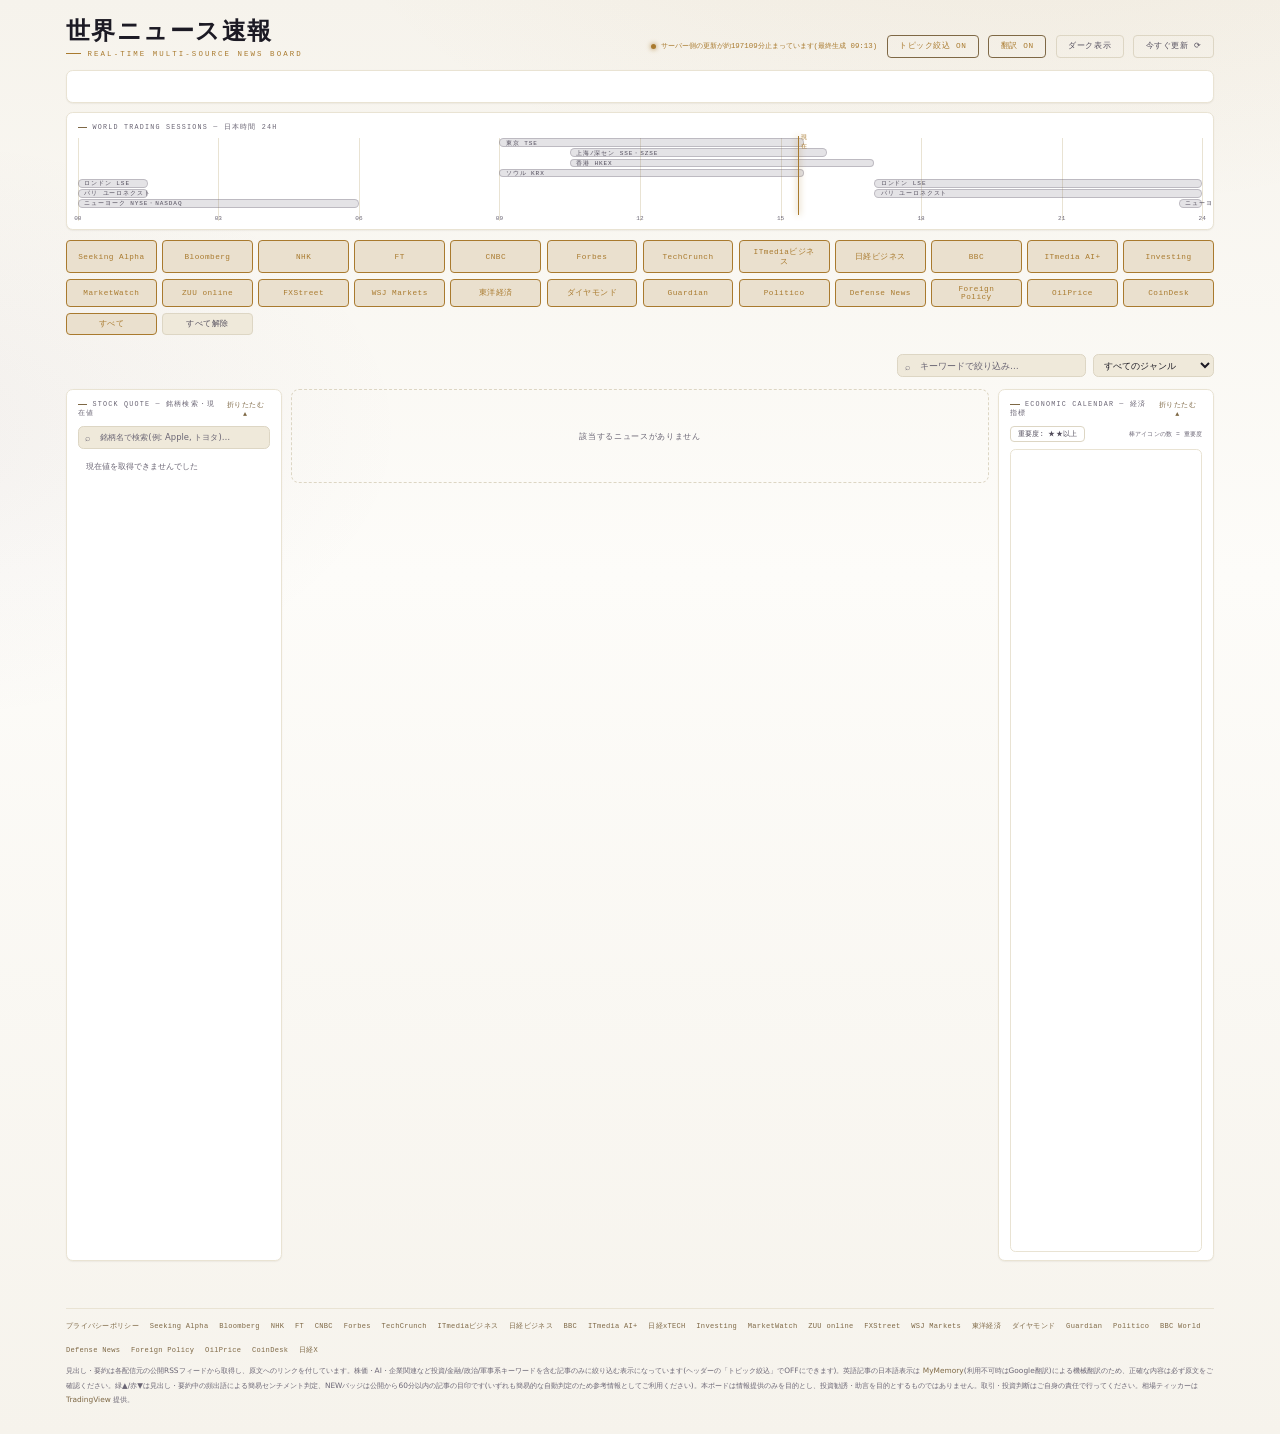
==== commit fa8ec6a7: "重複コード共通化とCSS/命名の細部を整理 - debounce()/coalesce()共通ヘルパーをutils.jsに追加し、main.js(検索欄)・   watchlist.js(銘柄検索)・" ====
--- a/index.html
+++ b/index.html
@@ -108,10 +108,10 @@
 <script src="sentiment-keywords.js?v=4"></script>
 <script src="genre-keywords.js?v=1"></script>
 <script src="market-sessions.js?v=3"></script>
-<script src="utils.js?v=8"></script>
+<script src="utils.js?v=9"></script>
 <script src="theme.js?v=11"></script>
 <script src="feed.js?v=8"></script>
-<script src="translate.js?v=10"></script>
+<script src="translate.js?v=11"></script>
 <script src="topic-filter.js?v=6"></script>
 <script src="genre-filter.js?v=1"></script>
 <script src="sentiment.js?v=6"></script>
@@ -119,8 +119,8 @@
 <script src="ticker.js?v=3"></script>
 <script src="sessions.js?v=3"></script>
 <script src="calendar.js?v=13"></script>
-<script src="watchlist.js?v=18"></script>
+<script src="watchlist.js?v=19"></script>
 <script src="health.js?v=1"></script>
-<script src="main.js?v=12"></script>
+<script src="main.js?v=13"></script>
 </body>
 </html>
--- a/style.css
+++ b/style.css
@@ -54,7 +54,7 @@
 :root[data-theme="light"] .skip-link{ background:color-mix(in srgb, var(--gold) 80%, black); }
 
 *{box-sizing:border-box;margin:0;padding:0}
-html{scroll-behavior:smooth; overflow-x:hidden;}
+html{scroll-behavior:smooth; overflow-x:hidden; scrollbar-width:thin; scrollbar-color:var(--line) transparent}
 body{
   background:var(--body-bg);
   color:var(--ink); font-family:var(--sans); min-height:100vh;
@@ -63,7 +63,6 @@
   transition:background-color .2s, color .2s;
 }
 ::selection{background:var(--gold); color:var(--gold-ink)}
-html{scrollbar-width:thin; scrollbar-color:var(--line) transparent}
 ::-webkit-scrollbar{width:10px; height:10px}
 ::-webkit-scrollbar-track{background:transparent}
 ::-webkit-scrollbar-thumb{background:var(--line); border-radius:8px; border:2px solid var(--bg0)}
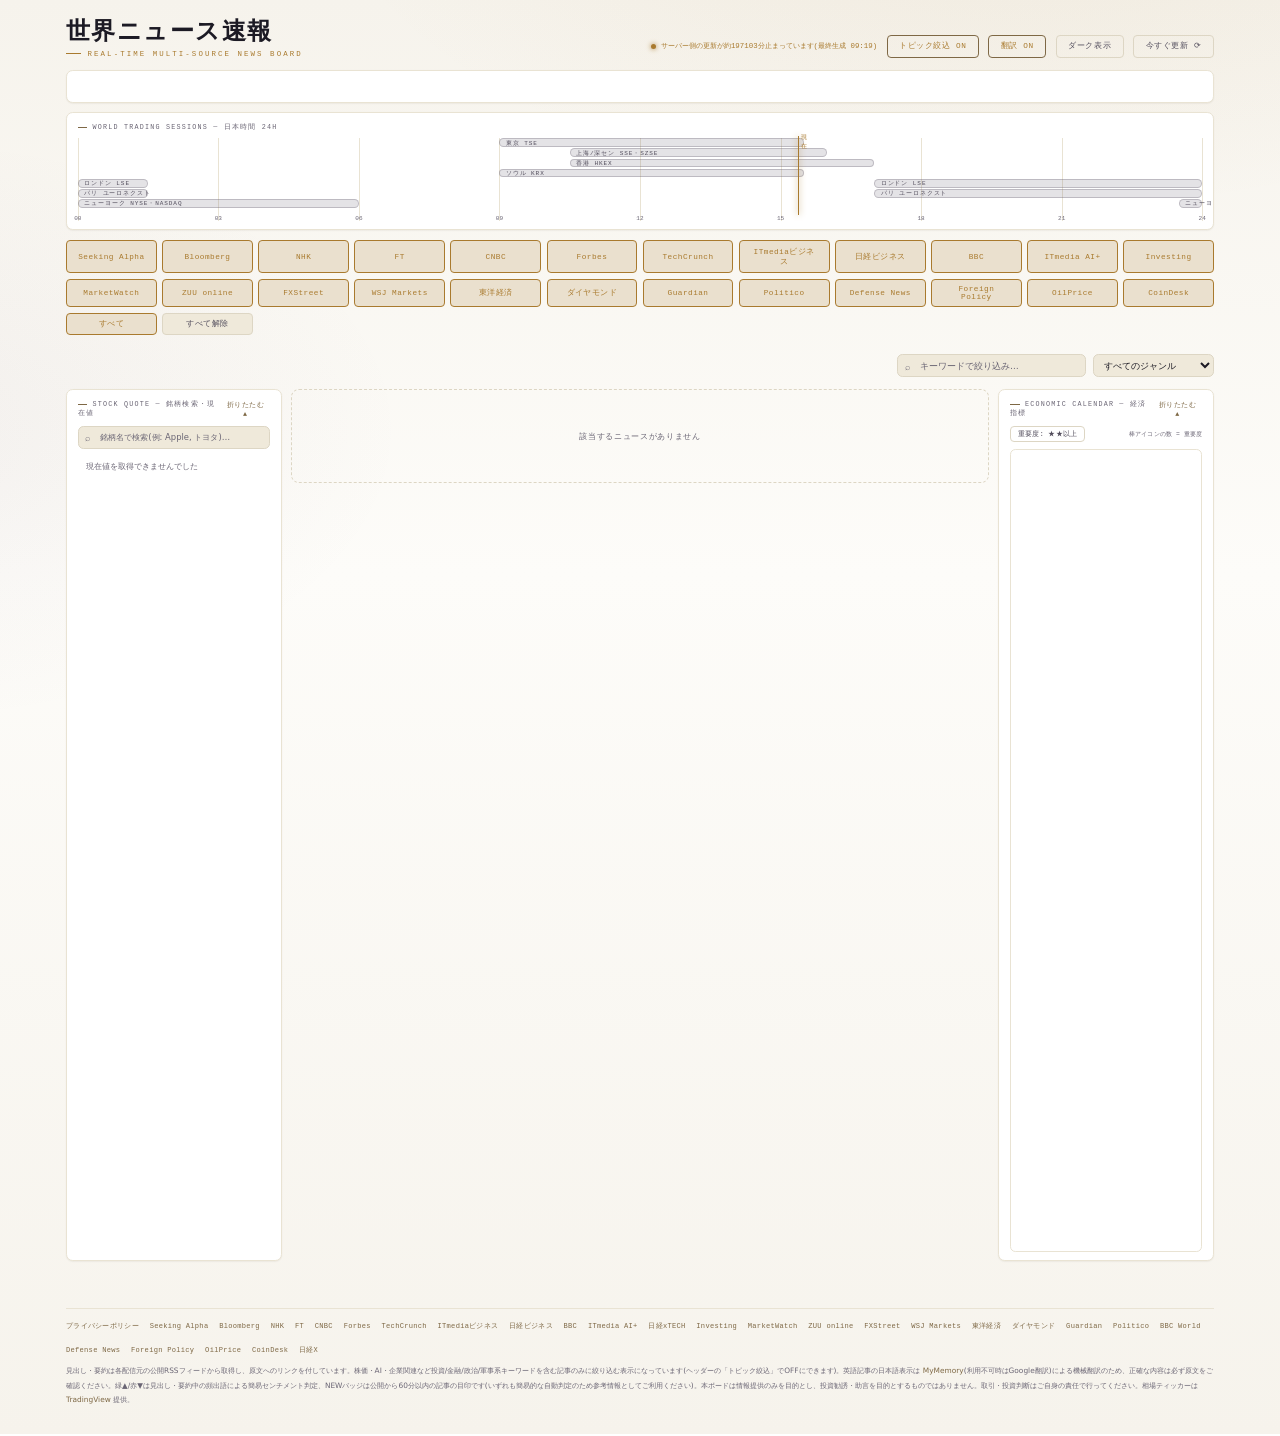
==== commit 0382178a: "ディレクトリ構成を整理(js/・css/フォルダへ分離) ルート直下に23個並んでいたJS/CSSファイルをjs/・css/フォルダへ移動。 sw.jsのみルート直下のまま維持(Service Wor" ====
--- a/index.html
+++ b/index.html
@@ -24,11 +24,11 @@
 <meta name="twitter:title" content="世界ニュース速報 — リアルタイム経済ニュースボード">
 <meta name="twitter:description" content="約34の投資/金融専門ソースを集約表示するリアルタイム経済ニュースボード。">
 <meta name="twitter:image" content="https://r59538904-art.github.io/realtime-news-board/icons/icon-512.png">
-<script src="theme-init.js?v=2"></script>
+<script src="js/theme-init.js?v=2"></script>
 <link rel="preconnect" href="https://fonts.googleapis.com">
 <link rel="preconnect" href="https://fonts.gstatic.com" crossorigin>
 <link href="https://fonts.googleapis.com/css2?family=Shippori+Mincho:wght@500;700&family=IBM+Plex+Sans+JP:wght@400;500;700&family=IBM+Plex+Mono:wght@400;500;600&display=swap" rel="stylesheet">
-<link rel="stylesheet" href="style.css?v=54">
+<link rel="stylesheet" href="css/style.css?v=54">
 <link rel="manifest" href="manifest.webmanifest">
 <link rel="icon" href="icons/icon-192.png" type="image/png">
 <link rel="apple-touch-icon" href="icons/apple-touch-icon.png">
@@ -102,25 +102,25 @@
 </footer>
 </div>
 
-<script src="scale.js?v=4"></script>
-<script src="sources.js?v=12"></script>
-<script src="topic-keywords.js?v=4"></script>
-<script src="sentiment-keywords.js?v=4"></script>
-<script src="genre-keywords.js?v=1"></script>
-<script src="market-sessions.js?v=3"></script>
-<script src="utils.js?v=9"></script>
-<script src="theme.js?v=11"></script>
-<script src="feed.js?v=8"></script>
-<script src="translate.js?v=11"></script>
-<script src="topic-filter.js?v=6"></script>
-<script src="genre-filter.js?v=1"></script>
-<script src="sentiment.js?v=6"></script>
-<script src="render.js?v=9"></script>
-<script src="ticker.js?v=3"></script>
-<script src="sessions.js?v=3"></script>
-<script src="calendar.js?v=13"></script>
-<script src="watchlist.js?v=19"></script>
-<script src="health.js?v=1"></script>
-<script src="main.js?v=13"></script>
+<script src="js/scale.js?v=4"></script>
+<script src="js/sources.js?v=12"></script>
+<script src="js/topic-keywords.js?v=4"></script>
+<script src="js/sentiment-keywords.js?v=4"></script>
+<script src="js/genre-keywords.js?v=1"></script>
+<script src="js/market-sessions.js?v=3"></script>
+<script src="js/utils.js?v=9"></script>
+<script src="js/theme.js?v=11"></script>
+<script src="js/feed.js?v=8"></script>
+<script src="js/translate.js?v=11"></script>
+<script src="js/topic-filter.js?v=6"></script>
+<script src="js/genre-filter.js?v=1"></script>
+<script src="js/sentiment.js?v=6"></script>
+<script src="js/render.js?v=9"></script>
+<script src="js/ticker.js?v=3"></script>
+<script src="js/sessions.js?v=3"></script>
+<script src="js/calendar.js?v=13"></script>
+<script src="js/watchlist.js?v=19"></script>
+<script src="js/health.js?v=1"></script>
+<script src="js/main.js?v=13"></script>
 </body>
 </html>
--- a/css/style.css
+++ b/css/style.css
@@ -0,0 +1,464 @@
+
+:root{
+  --bg0:#0a0d18; --bg1:#0e1322; --card:#131a2d; --surface:#10162a;
+  --line:#222b4a; --line-soft:#1a2138;
+  --ink:#e9ecf6; --ink-2:#9aa3c0; --ink-3:#7d859d;
+  --gold:#d8b46e; --gold-dim:#96825a; --gold-ink:#191305;
+  --red:#e0665f; --green:#5fbf8f;
+  --shadow-1:0 1px 2px #00000040;
+  --shadow-2:0 10px 30px #00000059, 0 2px 8px #00000040;
+  --body-bg:
+    radial-gradient(1200px 600px at 80% -10%, #16204014 0%, transparent 60%),
+    radial-gradient(900px 500px at -10% 30%, #2a1f3a10 0%, transparent 60%),
+    linear-gradient(180deg,var(--bg0),var(--bg1) 40%,var(--bg0));
+  --mono:'IBM Plex Mono',ui-monospace,monospace;
+  --sans:'IBM Plex Sans JP',system-ui,sans-serif;
+  --serif:'Shippori Mincho',serif;
+  color-scheme: dark;
+}
+@media (prefers-color-scheme:light){
+  :root:not([data-theme="dark"]){
+    --bg0:#f6f3ec; --bg1:#fdfcf9; --card:#ffffff; --surface:#efe9da;
+    --line:#ddd6c4; --line-soft:#e9e3d3;
+    --ink:#1c1a24; --ink-2:#524d5c; --ink-3:#6a6574;
+    --gold:#a97a2e; --gold-dim:#7e6845; --gold-ink:#fdfcf9;
+    --red:#c23d36; --green:#237a54;
+    --shadow-1:0 1px 2px #4a3b2014;
+    --shadow-2:0 10px 30px #4a3b2026, 0 2px 8px #4a3b2014;
+    --body-bg:
+      radial-gradient(1200px 600px at 80% -10%, #a97a2e14 0%, transparent 60%),
+      radial-gradient(900px 500px at -10% 30%, #52334d0d 0%, transparent 60%),
+      linear-gradient(180deg,var(--bg0),var(--bg1) 40%,var(--bg0));
+    color-scheme: light;
+  }
+}
+:root[data-theme="light"]{
+  --bg0:#f6f3ec; --bg1:#fdfcf9; --card:#ffffff; --surface:#efe9da;
+  --line:#ddd6c4; --line-soft:#e9e3d3;
+  --ink:#1c1a24; --ink-2:#524d5c; --ink-3:#6a6574;
+  --gold:#a97a2e; --gold-dim:#7e6845; --gold-ink:#fdfcf9;
+  --red:#c23d36; --green:#237a54;
+  --shadow-1:0 1px 2px #4a3b2014;
+  --shadow-2:0 10px 30px #4a3b2026, 0 2px 8px #4a3b2014;
+  --body-bg:
+    radial-gradient(1200px 600px at 80% -10%, #a97a2e14 0%, transparent 60%),
+    radial-gradient(900px 500px at -10% 30%, #52334d0d 0%, transparent 60%),
+    linear-gradient(180deg,var(--bg0),var(--bg1) 40%,var(--bg0));
+  color-scheme: light;
+}
+@media (prefers-color-scheme:light){
+  :root:not([data-theme="dark"]) .new-badge,
+  :root:not([data-theme="dark"]) .skip-link{ background:color-mix(in srgb, var(--gold) 80%, black); }
+}
+:root[data-theme="light"] .new-badge,
+:root[data-theme="light"] .skip-link{ background:color-mix(in srgb, var(--gold) 80%, black); }
+
+*{box-sizing:border-box;margin:0;padding:0}
+html{scroll-behavior:smooth; overflow-x:hidden; scrollbar-width:thin; scrollbar-color:var(--line) transparent}
+body{
+  background:var(--body-bg);
+  color:var(--ink); font-family:var(--sans); min-height:100vh;
+  font-feature-settings:'palt';
+  -webkit-font-smoothing:antialiased;
+  transition:background-color .2s, color .2s;
+}
+::selection{background:var(--gold); color:var(--gold-ink)}
+::-webkit-scrollbar{width:10px; height:10px}
+::-webkit-scrollbar-track{background:transparent}
+::-webkit-scrollbar-thumb{background:var(--line); border-radius:8px; border:2px solid var(--bg0)}
+::-webkit-scrollbar-thumb:hover{background:var(--gold-dim)}
+button:focus-visible, a:focus-visible, input:focus-visible{
+  outline:2px solid var(--gold); outline-offset:2px; border-radius:6px;
+}
+
+.skip-link{
+  position:absolute; top:-100px; left:12px; z-index:1000;
+  background:var(--gold); color:var(--gold-ink); font-family:var(--mono); font-size:12px;
+  padding:10px 16px; border-radius:0 0 8px 8px; text-decoration:none; transition:top .15s;
+}
+.skip-link:focus{top:0;}
+
+.sr-only{
+  position:absolute; width:1px; height:1px; overflow:hidden;
+  clip:rect(0,0,0,0); white-space:nowrap; border:0; padding:0; margin:-1px;
+}
+
+header{padding:26px clamp(16px,4vw,48px) 0; max-width:1800px; margin:0 auto;}
+.masthead{display:flex; align-items:flex-end; justify-content:space-between; gap:20px; flex-wrap:wrap;}
+h1{font-family:var(--serif); font-weight:700; font-size:clamp(24px,3.2vw,36px); letter-spacing:.06em; line-height:1.1;}
+h1 .sub{
+  display:flex; align-items:center; gap:10px;
+  font-family:var(--mono); font-weight:400; font-size:11px; letter-spacing:.28em;
+  color:var(--gold); margin-top:8px; text-transform:uppercase;
+}
+h1 .sub::before{content:''; width:22px; height:1px; background:var(--gold); flex-shrink:0;}
+
+.statusbar{display:flex; align-items:center; gap:14px; font-family:var(--mono); font-size:11px; color:var(--ink-3);}
+.status-info{display:flex; align-items:center; gap:8px;}
+.status-actions{display:flex; align-items:center; gap:14px;}
+.statusbar .dot{width:7px; height:7px; border-radius:99px; background:var(--ink-3); flex-shrink:0;}
+.statusbar.live .dot{background:var(--green); box-shadow:0 0 8px var(--green); animation:pulse 2.2s infinite;}
+.statusbar.loading .dot{background:var(--red); box-shadow:0 0 8px var(--red); animation:pulse 1s infinite;}
+.statusbar.err .dot{background:var(--gold); box-shadow:0 0 8px var(--gold);}
+.statusbar.stale .dot{background:var(--gold); box-shadow:0 0 8px var(--gold); animation:pulse 1.6s infinite;}
+.statusbar.stale{color:var(--gold);}
+.statusbar.offline .dot{background:var(--ink-3);}
+@keyframes pulse{0%,100%{opacity:1}50%{opacity:.35}}
+
+.health-banner{
+  max-width:1800px; margin:10px auto 0; padding:10px clamp(16px,4vw,48px);
+  font-family:var(--mono); font-size:11px; color:var(--gold);
+  background:color-mix(in srgb, var(--gold) 10%, transparent);
+  border-top:1px solid color-mix(in srgb, var(--gold) 40%, transparent);
+  border-bottom:1px solid color-mix(in srgb, var(--gold) 40%, transparent);
+}
+
+#refreshBtn,#trBtn,#topicBtn,#themeBtn{
+  background:none; border:1px solid var(--line); border-radius:6px;
+  color:var(--ink-2); font-family:var(--mono); font-size:11.5px;
+  padding:8px 17px; cursor:pointer; letter-spacing:.08em;
+  transition:color .15s, border-color .15s, background-color .15s, transform .1s;
+}
+#refreshBtn:hover,#trBtn:hover,#topicBtn:hover,#themeBtn:hover{
+  color:var(--gold); border-color:var(--gold-dim);
+  background:color-mix(in srgb, var(--gold) 7%, transparent);
+}
+#refreshBtn:active,#trBtn:active,#topicBtn:active,#themeBtn:active{transform:translateY(1px);}
+#refreshBtn:disabled{opacity:.5; cursor:default; transform:none;}
+#trBtn,#topicBtn{color:var(--gold); border-color:var(--gold-dim);}
+#trBtn.off,#topicBtn.off{color:var(--ink-3); border-color:var(--line);}
+
+.tape{
+  margin:18px 0 0; border:1px solid var(--line-soft); border-radius:10px;
+  overflow:hidden; background:var(--card); box-shadow:var(--shadow-1);
+  transition:background-color .2s, border-color .2s, opacity .25s;
+}
+.tape.tape-loading{opacity:.35;}
+.tape .tradingview-widget-container{height:46px;}
+
+.sessions{
+  margin:14px 0 0; border:1px solid var(--line-soft); border-radius:10px;
+  background:var(--card); padding:14px 16px 12px; position:relative; overflow:hidden;
+  box-shadow:var(--shadow-1);
+  transition:background-color .2s, border-color .2s;
+}
+.sessions .cap{display:flex; justify-content:space-between; font-family:var(--mono); font-size:10px; letter-spacing:.18em; color:var(--ink-3); margin-bottom:10px;}
+.cap h2{font:inherit; letter-spacing:inherit; color:inherit;}
+.sessions .cap h2::before, .calendar .cap h2::before, .watchlist .cap h2::before{
+  content:''; display:inline-block; width:14px; height:1px;
+  background:var(--gold-dim); margin-right:8px; vertical-align:middle;
+}
+.sess-track{position:relative; height:122px;}
+.hourgrid span{position:absolute; top:0; bottom:0; width:1px; background:var(--line-soft);}
+.hourgrid label{position:absolute; bottom:-2px; transform:translateX(-50%); font-family:var(--mono); font-size:9px; color:var(--ink-3);}
+.sess-row{position:absolute; left:0; right:0; height:13px;}
+.sess-bar{
+  position:absolute; height:100%; border-radius:99px;
+  background:color-mix(in srgb, var(--ink-3) 18%, transparent);
+  border:1px solid color-mix(in srgb, var(--ink-3) 32%, transparent);
+}
+.sess-bar.live{
+  background:linear-gradient(90deg, var(--gold-dim), var(--gold));
+  border-color:var(--gold-dim);
+  box-shadow:0 0 12px color-mix(in srgb, var(--gold) 30%, transparent);
+}
+.sess-bar b{
+  position:absolute; left:8px; top:50%; transform:translateY(-50%);
+  font-family:var(--mono); font-weight:500; font-size:9px; letter-spacing:.15em;
+  color:var(--ink-2); white-space:nowrap;
+}
+.sess-bar.live b{color:var(--gold-ink); font-weight:600;}
+.now-cursor{position:absolute; top:-4px; bottom:8px; width:1px; background:var(--gold); box-shadow:0 0 10px var(--gold);}
+.now-cursor::after{content:'現在'; position:absolute; top:-4px; left:5px; font-family:var(--mono); font-size:9px; letter-spacing:.15em; color:var(--gold);}
+
+.calendar, .watchlist{
+  width:320px; flex-shrink:0; position:sticky; top:14px;
+  border:1px solid var(--line-soft); border-radius:10px;
+  background:var(--card); padding:14px 16px 12px; box-shadow:var(--shadow-1);
+  transition:background-color .2s, border-color .2s;
+  display:flex; flex-direction:column; height:var(--panel-height, calc(100vh - 28px));
+}
+.calendar:has(.cal-widget:empty), .watchlist:has(.wl-widget:empty){height:auto;}
+.calendar .cap, .watchlist .cap{
+  display:flex; justify-content:space-between; align-items:center;
+  font-family:var(--mono); font-size:10px; letter-spacing:.18em; color:var(--ink-3);
+}
+.calendar .cap button, .watchlist .cap button{
+  background:none; border:none; color:var(--gold-dim); cursor:pointer;
+  font-family:var(--mono); font-size:10px; letter-spacing:.08em; padding:2px 4px;
+  transition:color .15s;
+}
+.calendar .cap button:hover, .watchlist .cap button:hover{color:var(--gold);}
+
+.wl-searchwrap{margin-top:10px; position:relative;}
+.wl-searchwrap::before{
+  content:'⌕'; position:absolute; left:11px; top:50%; transform:translateY(-50%);
+  color:var(--ink-3); font-size:14px; pointer-events:none;
+}
+#wlSearch{
+  width:100%; background:var(--surface); border:1px solid var(--line); border-radius:8px;
+  color:var(--ink); font-family:var(--sans); font-size:12.5px;
+  padding:8px 12px 8px 32px;
+  transition:background-color .2s, border-color .15s, box-shadow .15s;
+}
+#wlSearch::placeholder{color:var(--ink-3);}
+#wlSearch:focus{
+  outline:none; border-color:var(--gold-dim);
+  box-shadow:0 0 0 3px color-mix(in srgb, var(--gold) 15%, transparent);
+}
+.wl-results{
+  position:absolute; top:calc(100% + 4px); left:0; right:0; z-index:5;
+  max-height:280px; overflow-y:auto;
+  background:var(--card); border:1px solid var(--line-soft); border-radius:8px;
+  box-shadow:var(--shadow-2);
+}
+.wl-result{
+  appearance:none; -webkit-appearance:none; width:100%;
+  display:flex; align-items:center; justify-content:space-between; gap:8px;
+  background:none; border:none; border-bottom:1px solid var(--line-soft);
+  padding:9px 12px; cursor:pointer; text-align:left; font:inherit;
+  color:var(--ink-2); transition:background-color .15s, color .15s;
+}
+.wl-result:last-child{border-bottom:none;}
+.wl-result:hover{background:color-mix(in srgb, var(--gold) 8%, transparent); color:var(--ink);}
+.wl-result-name{font-size:12px; overflow:hidden; text-overflow:ellipsis; white-space:nowrap;}
+.wl-result-sym{font-family:var(--mono); font-size:10px; color:var(--ink-3); flex-shrink:0;}
+.wl-result-note{padding:10px 12px; font-size:11.5px; color:var(--ink-3);}
+
+.cal-tools{display:flex; align-items:center; justify-content:space-between; gap:8px; margin-top:10px; flex-wrap:wrap;}
+#calImpBtn{
+  background:none; border:1px solid var(--line); border-radius:6px;
+  color:var(--ink-2); font-family:var(--mono); font-size:10px; letter-spacing:.04em;
+  padding:4px 10px; cursor:pointer; transition:color .15s, border-color .15s, background-color .15s;
+}
+#calImpBtn:hover{color:var(--gold); border-color:var(--gold-dim);}
+#calImpBtn.on{color:var(--gold); border-color:var(--gold); background:color-mix(in srgb, var(--gold) 14%, transparent);}
+.cal-note{font-family:var(--mono); font-size:9.5px; color:var(--ink-3); letter-spacing:.02em;}
+
+.cal-widget{
+  margin-top:10px; flex:1; height:auto; min-height:0; overflow:hidden; border-radius:8px; border:1px solid var(--line-soft);
+  overscroll-behavior:contain; touch-action:pan-y;
+}
+.cal-widget:empty{display:none;}
+.cal-widget .tradingview-widget-container{height:100%;}
+.wl-widget{margin-top:10px;}
+.wl-widget:empty{margin-top:0;}
+
+.wl-quote{
+  border:1px solid var(--line-soft); border-radius:8px; background:var(--surface);
+  padding:14px 16px; display:flex; flex-direction:column; gap:10px;
+}
+.wl-quote-header{display:flex; align-items:center; gap:10px;}
+.wl-quote-namewrap{min-width:0; flex:1;}
+.wl-quote-name{
+  font-size:13px; color:var(--ink); font-weight:500;
+  overflow:hidden; text-overflow:ellipsis; white-space:nowrap;
+}
+.wl-quote-sym{font-family:var(--mono); font-size:10px; color:var(--ink-3); letter-spacing:.04em;}
+.wl-pin-btn{
+  appearance:none; -webkit-appearance:none; flex-shrink:0;
+  background:none; border:1px solid var(--line); border-radius:6px;
+  width:30px; height:30px; font-size:14px; line-height:1; cursor:pointer;
+  color:var(--ink-3); transition:color .15s, border-color .15s, transform .1s;
+}
+.wl-pin-btn:hover{color:var(--gold); border-color:var(--gold-dim);}
+.wl-pin-btn:active{transform:translateY(1px);}
+.wl-pin-btn.on{color:var(--gold); border-color:var(--gold-dim);}
+.wl-quote-price{font-family:var(--mono); font-size:26px; font-weight:600; color:var(--ink); line-height:1.1;}
+.wl-quote-change{font-size:12.5px; font-weight:500;}
+.wl-quote-change.pos{color:var(--green);}
+.wl-quote-change.neg{color:var(--red);}
+.wl-quote-range{display:flex; align-items:center; gap:8px;}
+.wl-quote-range-label{font-family:var(--mono); font-size:9.5px; color:var(--ink-3); flex-shrink:0;}
+.wl-quote-range-track{
+  position:relative; flex:1; height:4px; border-radius:99px;
+  background:color-mix(in srgb, var(--ink-3) 25%, transparent);
+}
+.wl-quote-range-marker{
+  position:absolute; top:50%; width:9px; height:9px; border-radius:99px;
+  background:var(--gold); box-shadow:0 0 6px color-mix(in srgb, var(--gold) 50%, transparent);
+  transform:translate(-50%, -50%);
+}
+.wl-quote-grid{display:grid; grid-template-columns:1fr 1fr; gap:8px 12px; padding-top:2px; border-top:1px solid var(--line-soft);}
+.wl-quote-cell{display:flex; flex-direction:column; gap:2px; padding-top:8px;}
+.wl-quote-cell-label{font-family:var(--mono); font-size:9.5px; color:var(--ink-3); letter-spacing:.04em;}
+.wl-quote-cell-value{font-family:var(--mono); font-size:12px; color:var(--ink-2);}
+.wl-quote-updated{font-family:var(--mono); font-size:9.5px; color:var(--ink-3); text-align:right;}
+
+.wl-pinned{display:flex; flex-direction:column; gap:6px; margin-top:10px;}
+.wl-pinned:empty{display:none;}
+.wl-pinned-row{
+  appearance:none; -webkit-appearance:none; width:100%;
+  display:flex; align-items:center; gap:8px;
+  background:var(--surface); border:1px solid var(--line-soft); border-radius:8px;
+  padding:8px 10px; cursor:pointer; text-align:left; font:inherit;
+  color:var(--ink-2); transition:border-color .15s, background-color .15s;
+}
+.wl-pinned-row:hover{border-color:var(--gold-dim);}
+.wl-pinned-row.active{border-color:var(--gold); background:color-mix(in srgb, var(--gold) 8%, var(--surface));}
+.wl-pinned-name{
+  flex:1; min-width:0; font-size:11.5px; color:var(--ink);
+  overflow:hidden; text-overflow:ellipsis; white-space:nowrap;
+}
+.wl-pinned-price{font-family:var(--mono); font-size:11px; color:var(--ink-2); flex-shrink:0;}
+.wl-pinned-change{font-family:var(--mono); font-size:10px; flex-shrink:0; min-width:52px; text-align:right;}
+.wl-pinned-change.pos{color:var(--green);}
+.wl-pinned-change.neg{color:var(--red);}
+
+.controls{
+  max-width:1800px; margin:16px auto 0; padding:0 clamp(16px,4vw,48px);
+  display:flex; flex-direction:column; gap:28px;
+}
+.chips{display:grid; grid-template-columns:repeat(12, 1fr); gap:8px;}
+.chip{
+  appearance:none; -webkit-appearance:none; -moz-appearance:none;
+  font:inherit; line-height:normal;
+  font-family:var(--mono); font-size:11.5px; letter-spacing:.06em;
+  padding:8px 16px; border-radius:6px; border:1px solid var(--line);
+  color:var(--ink-2); cursor:pointer; background:var(--surface); user-select:none;
+  text-align:center; white-space:normal;
+  transition:border-color .15s, color .15s, background-color .2s, transform .1s;
+}
+.chip:hover{border-color:var(--gold-dim); color:var(--ink);}
+.chip:active{transform:translateY(1px);}
+.chip.on{
+  border-color:var(--gold); color:var(--gold); font-weight:500;
+  background:color-mix(in srgb, var(--gold) 16%, var(--bg0));
+}
+.search-row{align-self:flex-end; display:flex; align-items:center; gap:10px;}
+.searchwrap{position:relative;}
+.searchwrap::before{
+  content:'⌕'; position:absolute; left:11px; top:50%; transform:translateY(-50%);
+  color:var(--ink-3); font-size:14px; pointer-events:none;
+}
+#search{
+  background:var(--surface); border:1px solid var(--line); border-radius:8px;
+  color:var(--ink); font-family:var(--sans); font-size:13px;
+  padding:8px 12px 8px 32px; width:280px;
+  transition:background-color .2s, border-color .15s, width .25s ease, box-shadow .15s;
+}
+#search::placeholder{color:var(--ink-3);}
+#search:focus{
+  outline:none; border-color:var(--gold-dim); width:320px;
+  box-shadow:0 0 0 3px color-mix(in srgb, var(--gold) 15%, transparent);
+}
+.genre-select{
+  background:var(--surface); border:1px solid var(--line); border-radius:8px;
+  color:var(--ink); font-family:var(--sans); font-size:13px;
+  padding:8px 32px 8px 12px; cursor:pointer; max-width:180px;
+  transition:background-color .2s, border-color .15s, box-shadow .15s;
+}
+.genre-select:hover{border-color:var(--gold-dim);}
+.genre-select:focus{
+  outline:none; border-color:var(--gold-dim);
+  box-shadow:0 0 0 3px color-mix(in srgb, var(--gold) 15%, transparent);
+}
+
+main{
+  max-width:1800px; margin:0 auto; padding:18px clamp(16px,4vw,48px) 60px;
+  display:flex; gap:14px; align-items:flex-start;
+}
+.grid{flex:1; min-width:0; display:grid; grid-template-columns:repeat(auto-fill,minmax(320px,1fr)); gap:13px;}
+
+.card{
+  --src:var(--gold);
+  position:relative; overflow:hidden;
+  background:var(--card); border:1px solid var(--line-soft); border-radius:12px;
+  padding:14px 16px 15px; display:flex; flex-direction:column; gap:9px;
+  text-decoration:none; color:inherit; box-shadow:var(--shadow-1);
+  transition:transform .16s ease, border-color .2s, box-shadow .2s, background-color .2s;
+}
+.card::before{
+  content:''; position:absolute; top:0; left:0; right:0; height:2px;
+  background:linear-gradient(90deg, var(--src), transparent 70%);
+  opacity:0; transition:opacity .2s;
+}
+.card:hover{transform:translateY(-2px); border-color:var(--gold-dim); box-shadow:var(--shadow-2);}
+.card:hover::before{opacity:.9;}
+
+.card.is-new{animation:card-enter .5s cubic-bezier(.22,.7,.35,1) both;}
+@keyframes card-enter{
+  from{opacity:0; transform:translateY(8px) scale(.985);}
+  to{opacity:1; transform:translateY(0) scale(1);}
+}
+
+.card .meta{display:flex; align-items:center; justify-content:space-between; gap:8px;}
+.meta-left{display:flex; align-items:center; gap:6px; min-width:0;}
+.meta-right{display:flex; align-items:center; gap:7px; flex-shrink:0;}
+
+.src-badge{
+  --src-ink:var(--src);
+  font-family:var(--mono); font-size:9.5px; letter-spacing:.1em;
+  padding:3px 9px; border-radius:99px; white-space:nowrap;
+  color:var(--src-ink);
+  border:1px solid color-mix(in srgb, var(--src) 42%, transparent);
+  background:color-mix(in srgb, var(--src) 9%, transparent);
+}
+@media (prefers-color-scheme:light){
+  :root:not([data-theme="dark"]) .src-badge{--src-ink:color-mix(in srgb, var(--src) 60%, black);}
+}
+:root[data-theme="light"] .src-badge{--src-ink:color-mix(in srgb, var(--src) 60%, black);}
+.src-badge .genre{opacity:.8; margin-left:6px; padding-left:7px; border-left:1px solid currentColor;}
+
+.new-badge{
+  font-family:var(--mono); font-size:9px; letter-spacing:.06em; font-weight:600;
+  color:var(--gold-ink); background:var(--gold); padding:2px 7px; border-radius:99px;
+  white-space:nowrap; box-shadow:0 0 10px color-mix(in srgb, var(--gold) 35%, transparent);
+}
+.sentiment{font-size:12px; line-height:1; white-space:nowrap;}
+.sentiment.pos{color:var(--green);}
+.sentiment.neg{color:var(--red);}
+.card time{font-family:var(--mono); font-size:10.5px; color:var(--ink-3); white-space:nowrap;}
+
+.card h3{font-size:15px; font-weight:500; line-height:1.55; color:var(--ink); transition:color .15s;}
+.card:hover h3{color:color-mix(in srgb, var(--gold) 25%, var(--ink));}
+.card .orig{
+  font-size:10.5px; color:var(--ink-3); line-height:1.5;
+  display:-webkit-box; -webkit-line-clamp:1; line-clamp:1; -webkit-box-orient:vertical; overflow:hidden;
+}
+.card p{
+  font-size:12.5px; color:var(--ink-2); line-height:1.65;
+  display:-webkit-box; -webkit-line-clamp:3; line-clamp:3; -webkit-box-orient:vertical; overflow:hidden;
+}
+.card .lang{font-family:var(--mono); font-size:9px; color:var(--ink-3); letter-spacing:.1em; margin-top:auto;}
+
+#grid .empty, #grid .loading{
+  grid-column:1/-1; text-align:center; padding:60px 20px;
+  color:var(--ink-3); font-family:var(--mono); font-size:12px; letter-spacing:.08em;
+  border:1px dashed var(--line); border-radius:12px;
+}
+
+footer{max-width:1800px; margin:0 auto; padding:10px clamp(16px,4vw,48px) 40px; font-size:11px; color:var(--ink-3); line-height:1.9;}
+footer .rule{border-top:1px solid var(--line-soft); padding-top:16px;}
+footer a{color:var(--gold-dim); text-decoration:none; transition:color .15s;}
+footer a:hover{color:var(--gold); text-decoration:underline; text-underline-offset:3px;}
+footer .links{display:flex; gap:16px; flex-wrap:wrap; margin-bottom:10px; font-family:var(--mono); font-size:10.5px; letter-spacing:.04em;}
+
+#scaleWrap{width:1900px;}
+
+@media (max-width:640px){
+  #scaleWrap{width:100%;}
+  header, .controls, main, footer{max-width:100%; padding-left:14px; padding-right:14px;}
+  .masthead{flex-direction:column; align-items:flex-start; gap:10px;}
+  .statusbar{flex-direction:column; align-items:flex-start; gap:10px; width:100%;}
+  .status-actions{display:grid; grid-template-columns:repeat(2,1fr); gap:8px; width:100%;}
+  #refreshBtn,#trBtn,#topicBtn,#themeBtn{
+    padding:8px 10px; font-size:10px; text-align:center; min-width:0; white-space:normal; line-height:1.3;
+    min-height:44px; display:flex; align-items:center; justify-content:center;
+  }
+  .chips{width:100%; grid-template-columns:repeat(auto-fill, minmax(102px,1fr));}
+  .chip{padding:10px 10px;}
+  .search-row{align-self:stretch; width:100%; flex-direction:column; gap:8px;}
+  .searchwrap{width:100%;}
+  #search{width:100%; padding-top:11px; padding-bottom:11px;}
+  #search:focus{width:100%;}
+  .genre-select{width:100%; max-width:100%; min-height:44px;}
+  #calImpBtn{padding:8px 12px;}
+  main{flex-direction:column;}
+  .calendar, .watchlist{position:static; width:100%; height:auto;}
+  .cal-widget{flex:none; height:300px;}
+  .cal-note{display:none;}
+  .grid{grid-template-columns:1fr;}
+}
+
+@media (prefers-reduced-motion:reduce){ *{animation:none!important; transition:none!important} }
